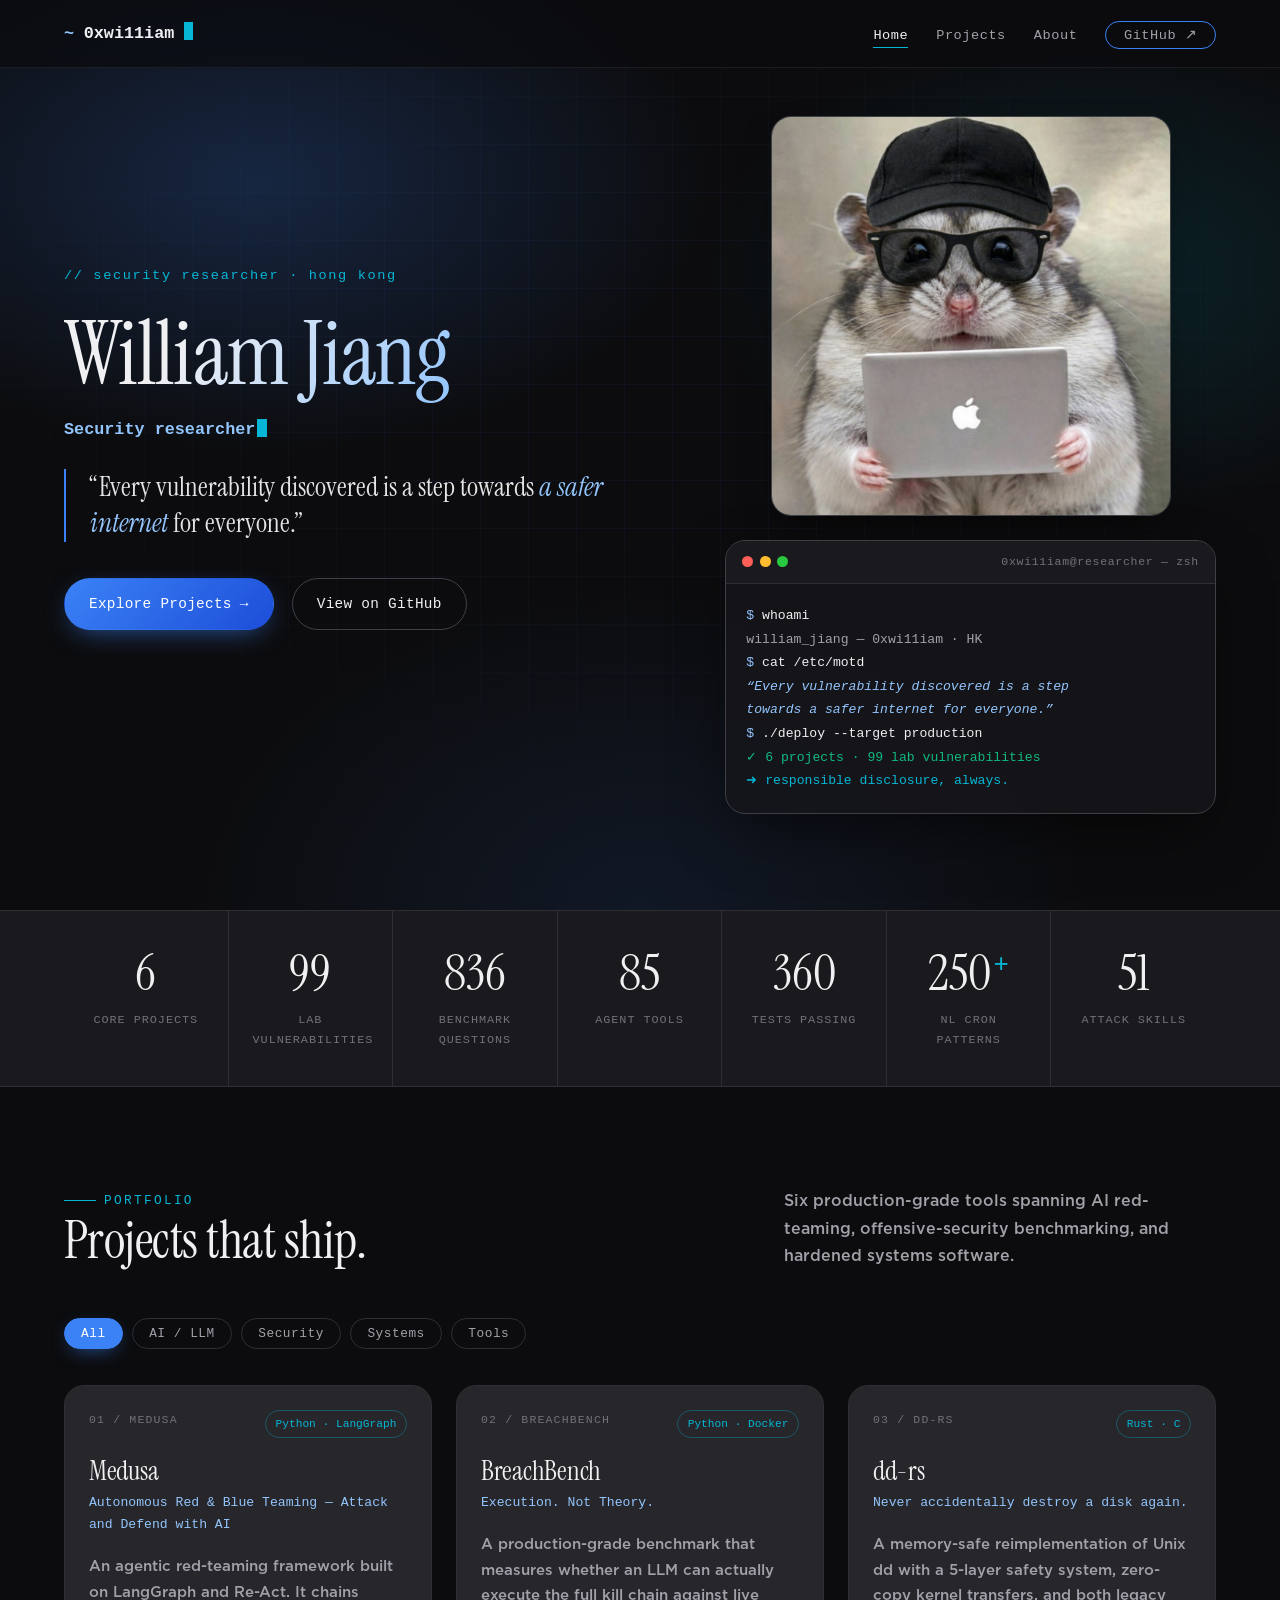
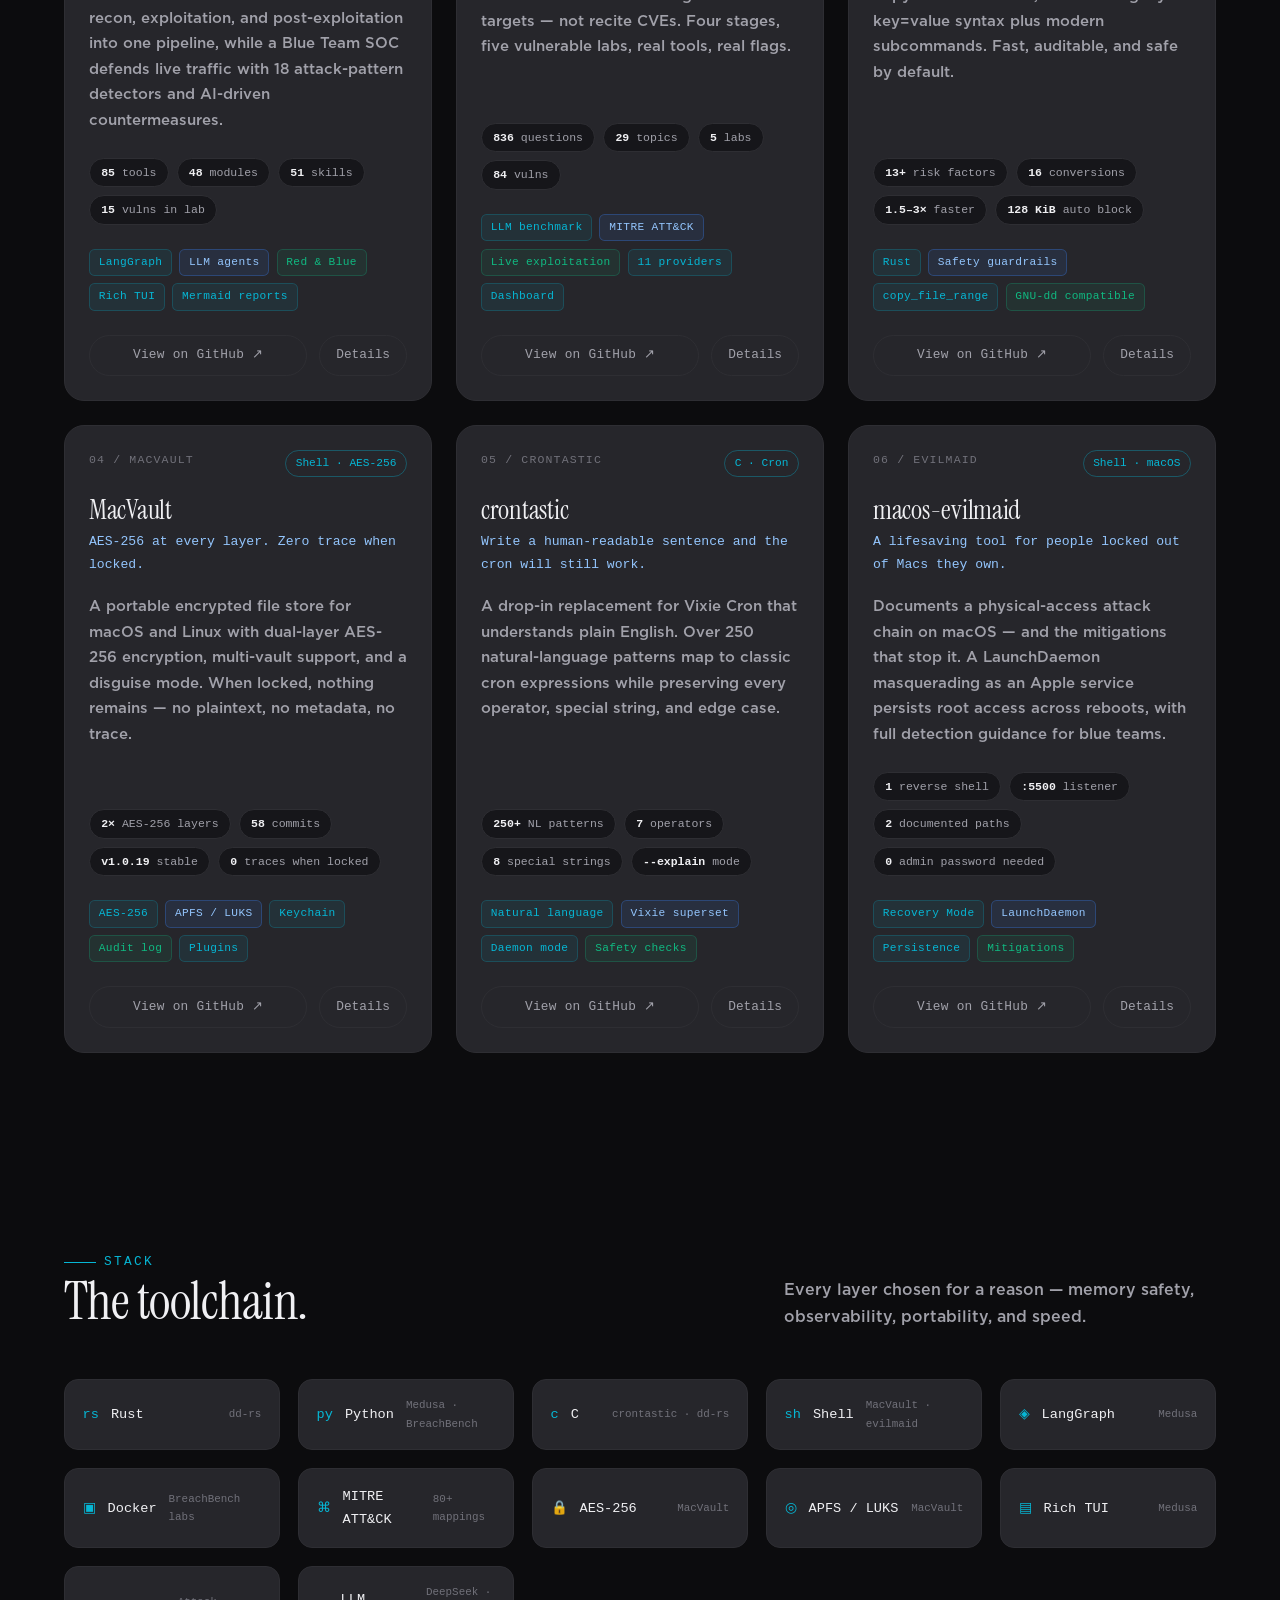
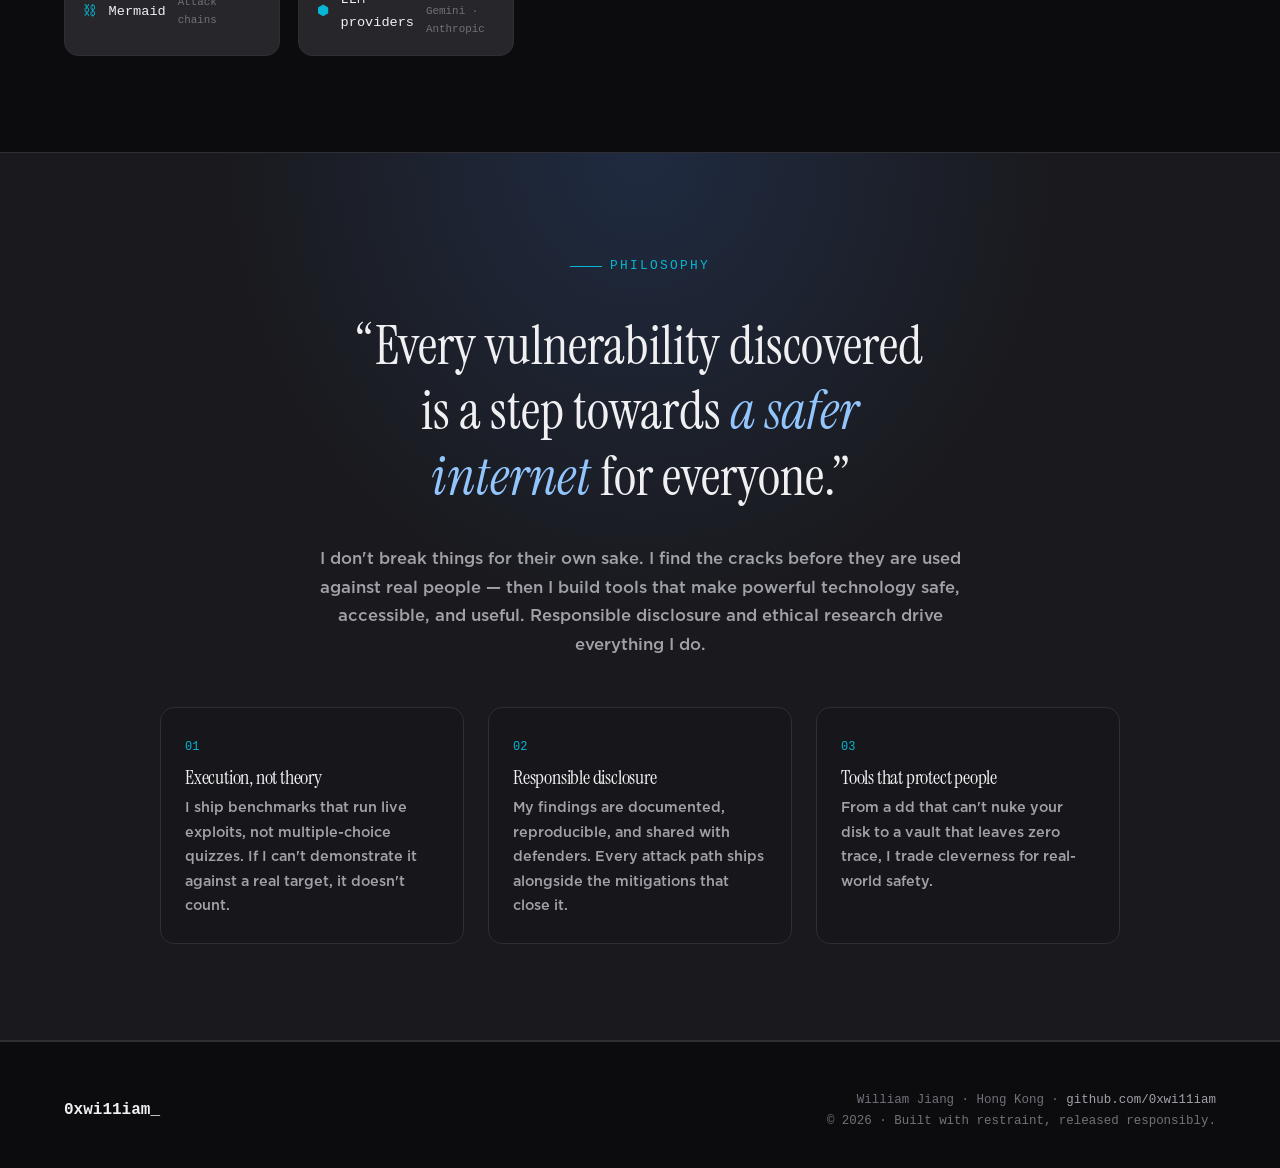
==== index.html @ 7ab4d535 "Initial Commit" ====
<!DOCTYPE html>
<html lang="en">
<head>
  <meta charset="UTF-8" />
  <meta name="viewport" content="width=device-width, initial-scale=1.0" />
  <title>0xwi11iam — William Jiang · Security Researcher</title>
  <meta name="description" content="William Jiang (0xwi11iam) is a security researcher, systems programmer, and AI red-teaming architect in Hong Kong. Every vulnerability discovered is a step towards a safer internet for everyone." />
  <meta name="theme-color" content="#0c0c0e" />
  <meta property="og:title" content="0xwi11iam — William Jiang" />
  <meta property="og:description" content="Security researcher, systems programmer, AI red-teaming architect. Execution, not theory." />
  <meta property="og:type" content="website" />
  <link rel="icon" type="image/svg+xml" href="/assets/favicon.svg" />

  <link rel="preconnect" href="https://fonts.googleapis.com" />
  <link rel="preconnect" href="https://fonts.gstatic.com" crossorigin />
  <link href="https://fonts.googleapis.com/css2?family=Instrument+Serif:ital@0;1&display=swap" rel="stylesheet" />

  <link rel="stylesheet" href="/styles/main.css" />
</head>
<body>
  <a class="skip-link" href="#main">Skip to content</a>

  <!-- ===================== Header ===================== -->
  <header class="site-header">
    <div class="container nav">
      <a class="brand" href="/" aria-label="0xwi11iam — home">
        <span class="prompt">~</span><span>0xwi11iam</span><span class="cursor" aria-hidden="true"></span>
      </a>

      <nav aria-label="Primary">
        <ul class="nav-links">
          <li><a href="/" aria-current="page">Home</a></li>
          <li><a href="/projects.html">Projects</a></li>
          <li><a href="/about.html">About</a></li>
          <li><a class="nav-cta" href="https://github.com/0xwi11iam" target="_blank" rel="noopener noreferrer">GitHub ↗</a></li>
        </ul>
      </nav>

      <button class="nav-toggle" type="button" aria-label="Toggle navigation menu" aria-expanded="false">
        <span></span><span></span><span></span>
      </button>
    </div>
  </header>

  <main id="main">
    <!-- ===================== Hero ===================== -->
    <section class="hero" aria-label="Introduction">
      <div class="hero-bg" aria-hidden="true"></div>
      <div class="container">
        <div class="hero-inner">
          <div class="hero-copy">
            <p class="hero-kicker reveal">// security researcher · hong kong</p>
            <h1 class="reveal" data-delay="1"><span class="name">William Jiang</span></h1>
            <p class="hero-role reveal" data-delay="2">
              <span data-typewriter="Security researcher|Systems programmer|AI red-teaming architect" class="typed">Security researcher</span><span class="caret" aria-hidden="true"></span>
            </p>
            <p class="hero-motto reveal" data-delay="3">
              &ldquo;Every vulnerability discovered is a step towards <em>a safer internet</em> for everyone.&rdquo;
            </p>
            <div class="hero-actions reveal" data-delay="4">
              <a class="btn btn-primary" href="/projects.html">Explore Projects <span aria-hidden="true">→</span></a>
              <a class="btn btn-secondary" href="https://github.com/0xwi11iam" target="_blank" rel="noopener noreferrer">View on GitHub</a>
            </div>
          </div>

          <div class="hero-terminal reveal" data-delay="3">
            <img class="hero-hamster" src="/assets/hamster.png" alt="Hamster mascot" width="400" height="400" loading="eager" />
            <div class="terminal" data-terminal aria-label="Terminal-style introduction">
              <div class="terminal-bar">
                <div class="traffic" aria-hidden="true"><i></i><i></i><i></i></div>
                <span class="title">0xwi11iam@researcher — zsh</span>
              </div>
              <div class="terminal-body">
                <span class="line"><span class="prompt">$</span> <span class="cmd">whoami</span></span>
                <span class="line"><span class="out">william_jiang — 0xwi11iam · HK</span></span>
                <span class="line"><span class="prompt">$</span> <span class="cmd">cat /etc/motd</span></span>
                <span class="line"><span class="out quote">&ldquo;Every vulnerability discovered is a step</span></span>
                <span class="line"><span class="out quote">towards a safer internet for everyone.&rdquo;</span></span>
                <span class="line"><span class="prompt">$</span> <span class="cmd">./deploy --target production</span></span>
                <span class="line"><span class="out ok">✓ 6 projects · 99 lab vulnerabilities</span></span>
                <span class="line"><span class="out accent">➜ responsible disclosure, always.</span></span>
              </div>
            </div>
          </div>
        </div>
      </div>
    </section>

    <!-- ===================== Stats ===================== -->
    <section class="stats-band" aria-label="Key statistics">
      <div class="container stats-grid">
        <div class="stat reveal">
          <div class="stat-value">6</div>
          <div class="stat-label">Core projects</div>
        </div>
        <div class="stat reveal" data-delay="1">
          <div class="stat-value">99</div>
          <div class="stat-label">Lab vulnerabilities</div>
        </div>
        <div class="stat reveal" data-delay="2">
          <div class="stat-value">836</div>
          <div class="stat-label">Benchmark questions</div>
        </div>
        <div class="stat reveal" data-delay="3">
          <div class="stat-value">85</div>
          <div class="stat-label">Agent tools</div>
        </div>
        <div class="stat reveal" data-delay="4">
          <div class="stat-value">360</div>
          <div class="stat-label">Tests passing</div>
        </div>
        <div class="stat reveal" data-delay="5">
          <div class="stat-value">250<span class="unit">+</span></div>
          <div class="stat-label">NL cron patterns</div>
        </div>
        <div class="stat reveal" data-delay="5">
          <div class="stat-value">51</div>
          <div class="stat-label">Attack skills</div>
        </div>
      </div>
    </section>

    <!-- ===================== Projects ===================== -->
    <section class="section" id="projects" aria-labelledby="projects-title">
      <div class="container">
        <div class="section-head reveal">
          <div>
            <span class="section-label">Portfolio</span>
            <h2 id="projects-title">Projects that ship.</h2>
          </div>
          <p class="lede">Six production-grade tools spanning AI red-teaming, offensive-security benchmarking, and hardened systems software.</p>
        </div>

        <div class="filters reveal" role="group" aria-label="Filter projects by category">
          <button class="filter-btn is-active" type="button" data-filter="all" aria-pressed="true">All</button>
          <button class="filter-btn" type="button" data-filter="ai" aria-pressed="false">AI / LLM</button>
          <button class="filter-btn" type="button" data-filter="security" aria-pressed="false">Security</button>
          <button class="filter-btn" type="button" data-filter="systems" aria-pressed="false">Systems</button>
          <button class="filter-btn" type="button" data-filter="tools" aria-pressed="false">Tools</button>
        </div>

        <div class="project-grid">
          <!-- MEDUSA -->
          <article class="project-card reveal" data-categories="ai security">
            <div class="card-top">
              <span class="card-index">01 / MEDUSA</span>
              <span class="card-lang">Python · LangGraph</span>
            </div>
            <h3 class="card-title">Medusa</h3>
            <p class="card-tagline">Autonomous Red &amp; Blue Teaming — Attack and Defend with AI</p>
            <p class="card-desc">An agentic red-teaming framework built on LangGraph and Re-Act. It chains recon, exploitation, and post-exploitation into one pipeline, while a Blue Team SOC defends live traffic with 18 attack-pattern detectors and AI-driven countermeasures.</p>
            <div class="card-metrics">
              <span class="metric"><strong>85</strong> tools</span>
              <span class="metric"><strong>48</strong> modules</span>
              <span class="metric"><strong>51</strong> skills</span>
              <span class="metric"><strong>15</strong> vulns in lab</span>
            </div>
            <div class="card-tags">
              <span class="tag">LangGraph</span>
              <span class="tag purple">LLM agents</span>
              <span class="tag green">Red &amp; Blue</span>
              <span class="tag">Rich TUI</span>
              <span class="tag">Mermaid reports</span>
            </div>
            <div class="card-footer">
              <a class="btn btn-ghost" href="https://github.com/0xwi11iam/Medusa" target="_blank" rel="noopener noreferrer">View on GitHub ↗</a>
              <a class="card-link" href="/projects.html#medusa">Details</a>
            </div>
          </article>

          <!-- BREACHBENCH -->
          <article class="project-card reveal" data-delay="1" data-categories="ai security">
            <div class="card-top">
              <span class="card-index">02 / BREACHBENCH</span>
              <span class="card-lang">Python · Docker</span>
            </div>
            <h3 class="card-title">BreachBench</h3>
            <p class="card-tagline">Execution. Not Theory.</p>
            <p class="card-desc">A production-grade benchmark that measures whether an LLM can actually execute the full kill chain against live targets — not recite CVEs. Four stages, five vulnerable labs, real tools, real flags.</p>
            <div class="card-metrics">
              <span class="metric"><strong>836</strong> questions</span>
              <span class="metric"><strong>29</strong> topics</span>
              <span class="metric"><strong>5</strong> labs</span>
              <span class="metric"><strong>84</strong> vulns</span>
            </div>
            <div class="card-tags">
              <span class="tag">LLM benchmark</span>
              <span class="tag purple">MITRE ATT&amp;CK</span>
              <span class="tag green">Live exploitation</span>
              <span class="tag">11 providers</span>
              <span class="tag">Dashboard</span>
            </div>
            <div class="card-footer">
              <a class="btn btn-ghost" href="https://github.com/0xwi11iam/breachbench" target="_blank" rel="noopener noreferrer">View on GitHub ↗</a>
              <a class="card-link" href="/projects.html#breachbench">Details</a>
            </div>
          </article>

          <!-- DD-RS -->
          <article class="project-card reveal" data-delay="2" data-categories="systems tools">
            <div class="card-top">
              <span class="card-index">03 / DD-RS</span>
              <span class="card-lang">Rust · C</span>
            </div>
            <h3 class="card-title">dd-rs</h3>
            <p class="card-tagline">Never accidentally destroy a disk again.</p>
            <p class="card-desc">A memory-safe reimplementation of Unix dd with a 5-layer safety system, zero-copy kernel transfers, and both legacy key=value syntax plus modern subcommands. Fast, auditable, and safe by default.</p>
            <div class="card-metrics">
              <span class="metric"><strong>13+</strong> risk factors</span>
              <span class="metric"><strong>16</strong> conversions</span>
              <span class="metric"><strong>1.5–3×</strong> faster</span>
              <span class="metric"><strong>128 KiB</strong> auto block</span>
            </div>
            <div class="card-tags">
              <span class="tag">Rust</span>
              <span class="tag purple">Safety guardrails</span>
              <span class="tag">copy_file_range</span>
              <span class="tag green">GNU-dd compatible</span>
            </div>
            <div class="card-footer">
              <a class="btn btn-ghost" href="https://github.com/0xwi11iam/dd-rs" target="_blank" rel="noopener noreferrer">View on GitHub ↗</a>
              <a class="card-link" href="/projects.html#dd-rs">Details</a>
            </div>
          </article>

          <!-- MACVAULT -->
          <article class="project-card reveal" data-delay="3" data-categories="security tools">
            <div class="card-top">
              <span class="card-index">04 / MACVAULT</span>
              <span class="card-lang">Shell · AES-256</span>
            </div>
            <h3 class="card-title">MacVault</h3>
            <p class="card-tagline">AES-256 at every layer. Zero trace when locked.</p>
            <p class="card-desc">A portable encrypted file store for macOS and Linux with dual-layer AES-256 encryption, multi-vault support, and a disguise mode. When locked, nothing remains — no plaintext, no metadata, no trace.</p>
            <div class="card-metrics">
              <span class="metric"><strong>2×</strong> AES-256 layers</span>
              <span class="metric"><strong>58</strong> commits</span>
              <span class="metric"><strong>v1.0.19</strong> stable</span>
              <span class="metric"><strong>0</strong> traces when locked</span>
            </div>
            <div class="card-tags">
              <span class="tag">AES-256</span>
              <span class="tag purple">APFS / LUKS</span>
              <span class="tag">Keychain</span>
              <span class="tag green">Audit log</span>
              <span class="tag">Plugins</span>
            </div>
            <div class="card-footer">
              <a class="btn btn-ghost" href="https://github.com/0xwi11iam/MacVault" target="_blank" rel="noopener noreferrer">View on GitHub ↗</a>
              <a class="card-link" href="/projects.html#macvault">Details</a>
            </div>
          </article>

          <!-- CRONTASTIC -->
          <article class="project-card reveal" data-delay="4" data-categories="systems tools">
            <div class="card-top">
              <span class="card-index">05 / CRONTASTIC</span>
              <span class="card-lang">C · Cron</span>
            </div>
            <h3 class="card-title">crontastic</h3>
            <p class="card-tagline">Write a human-readable sentence and the cron will still work.</p>
            <p class="card-desc">A drop-in replacement for Vixie Cron that understands plain English. Over 250 natural-language patterns map to classic cron expressions while preserving every operator, special string, and edge case.</p>
            <div class="card-metrics">
              <span class="metric"><strong>250+</strong> NL patterns</span>
              <span class="metric"><strong>7</strong> operators</span>
              <span class="metric"><strong>8</strong> special strings</span>
              <span class="metric"><strong>--explain</strong> mode</span>
            </div>
            <div class="card-tags">
              <span class="tag">Natural language</span>
              <span class="tag purple">Vixie superset</span>
              <span class="tag">Daemon mode</span>
              <span class="tag green">Safety checks</span>
            </div>
            <div class="card-footer">
              <a class="btn btn-ghost" href="https://github.com/0xwi11iam/crontastic" target="_blank" rel="noopener noreferrer">View on GitHub ↗</a>
              <a class="card-link" href="/projects.html#crontastic">Details</a>
            </div>
          </article>

          <!-- MACOS-EVILMAID -->
          <article class="project-card reveal" data-delay="5" data-categories="security">
            <div class="card-top">
              <span class="card-index">06 / EVILMAID</span>
              <span class="card-lang">Shell · macOS</span>
            </div>
            <h3 class="card-title">macos-evilmaid</h3>
            <p class="card-tagline">A lifesaving tool for people locked out of Macs they own.</p>
            <p class="card-desc">Documents a physical-access attack chain on macOS — and the mitigations that stop it. A LaunchDaemon masquerading as an Apple service persists root access across reboots, with full detection guidance for blue teams.</p>
            <div class="card-metrics">
              <span class="metric"><strong>1</strong> reverse shell</span>
              <span class="metric"><strong>:5500</strong> listener</span>
              <span class="metric"><strong>2</strong> documented paths</span>
              <span class="metric"><strong>0</strong> admin password needed</span>
            </div>
            <div class="card-tags">
              <span class="tag">Recovery Mode</span>
              <span class="tag purple">LaunchDaemon</span>
              <span class="tag">Persistence</span>
              <span class="tag green">Mitigations</span>
            </div>
            <div class="card-footer">
              <a class="btn btn-ghost" href="https://github.com/0xwi11iam/macos-evilmaid" target="_blank" rel="noopener noreferrer">View on GitHub ↗</a>
              <a class="card-link" href="/projects.html#macos-evilmaid">Details</a>
            </div>
          </article>
        </div>
      </div>
    </section>

    <!-- ===================== Tech stack ===================== -->
    <section class="section" id="stack" aria-labelledby="stack-title">
      <div class="container">
        <div class="section-head reveal">
          <div>
            <span class="section-label">Stack</span>
            <h2 id="stack-title">The toolchain.</h2>
          </div>
          <p class="lede">Every layer chosen for a reason — memory safety, observability, portability, and speed.</p>
        </div>

        <div class="tech-showcase">
          <div class="tech-item reveal"><span class="glyph">rs</span><span class="name">Rust</span><span class="hint">dd-rs</span></div>
          <div class="tech-item reveal" data-delay="1"><span class="glyph">py</span><span class="name">Python</span><span class="hint">Medusa · BreachBench</span></div>
          <div class="tech-item reveal" data-delay="2"><span class="glyph">c</span><span class="name">C</span><span class="hint">crontastic · dd-rs</span></div>
          <div class="tech-item reveal" data-delay="3"><span class="glyph">sh</span><span class="name">Shell</span><span class="hint">MacVault · evilmaid</span></div>
          <div class="tech-item reveal" data-delay="4"><span class="glyph">◈</span><span class="name">LangGraph</span><span class="hint">Medusa</span></div>
          <div class="tech-item reveal" data-delay="5"><span class="glyph">▣</span><span class="name">Docker</span><span class="hint">BreachBench labs</span></div>
          <div class="tech-item reveal"><span class="glyph">⌘</span><span class="name">MITRE ATT&amp;CK</span><span class="hint">80+ mappings</span></div>
          <div class="tech-item reveal" data-delay="1"><span class="glyph">🔒</span><span class="name">AES-256</span><span class="hint">MacVault</span></div>
          <div class="tech-item reveal" data-delay="2"><span class="glyph">◎</span><span class="name">APFS / LUKS</span><span class="hint">MacVault</span></div>
          <div class="tech-item reveal" data-delay="3"><span class="glyph">▤</span><span class="name">Rich TUI</span><span class="hint">Medusa</span></div>
          <div class="tech-item reveal" data-delay="4"><span class="glyph">⛓</span><span class="name">Mermaid</span><span class="hint">Attack chains</span></div>
          <div class="tech-item reveal" data-delay="5"><span class="glyph">⬢</span><span class="name">LLM providers</span><span class="hint">DeepSeek · Gemini · Anthropic</span></div>
        </div>
      </div>
    </section>

    <!-- ===================== Philosophy ===================== -->
    <section class="philosophy" id="philosophy" aria-labelledby="philosophy-title">
      <div class="container">
        <span class="section-label reveal">Philosophy</span>
        <p class="motto reveal" data-delay="1" id="philosophy-title">
          &ldquo;Every vulnerability discovered is a step towards <em>a safer internet</em> for everyone.&rdquo;
        </p>
        <p class="lead reveal" data-delay="2">
          I don't break things for their own sake. I find the cracks before they are used against real people —
          then I build tools that make powerful technology safe, accessible, and useful. Responsible disclosure
          and ethical research drive everything I do.
        </p>

        <div class="pillars">
          <div class="pillar reveal">
            <span class="num">01</span>
            <h3>Execution, not theory</h3>
            <p>I ship benchmarks that run live exploits, not multiple-choice quizzes. If I can't demonstrate it against a real target, it doesn't count.</p>
          </div>
          <div class="pillar reveal" data-delay="1">
            <span class="num">02</span>
            <h3>Responsible disclosure</h3>
            <p>My findings are documented, reproducible, and shared with defenders. Every attack path ships alongside the mitigations that close it.</p>
          </div>
          <div class="pillar reveal" data-delay="2">
            <span class="num">03</span>
            <h3>Tools that protect people</h3>
            <p>From a dd that can't nuke your disk to a vault that leaves zero trace, I trade cleverness for real-world safety.</p>
          </div>
        </div>
      </div>
    </section>
  </main>

  <!-- ===================== Footer ===================== -->
  <footer class="site-footer">
    <div class="container footer-inner">
      <a class="footer-brand" href="/">0xwi11iam_</a>
      <p class="footer-meta">
        William Jiang · Hong Kong ·
        <a href="https://github.com/0xwi11iam" target="_blank" rel="noopener noreferrer">github.com/0xwi11iam</a><br />
        © <span data-year>2026</span> · Built with restraint, released responsibly.
      </p>
    </div>
  </footer>

  <script src="/assets/js/main.js" defer></script>
</body>
</html>
---- styles/main.css ----
/* =========================================================
   0xwi11iam — Personal Portfolio & Project Showcase
   Design system: dark, minimalist, technical elegance
   ========================================================= */

/* ---------- Fonts ---------- */
@font-face {
  font-family: 'Gotham Medium';
  src: url('../Gotham Medium/Gotham Medium.otf') format('opentype');
  font-weight: 500;
  font-style: normal;
  font-display: swap;
}

/* ---------- Design tokens ---------- */
:root {
  /* Surfaces */
  --bg-primary: #0c0c0e;
  --bg-secondary: #1a1a1e;
  --bg-card: #26262b;
  --bg-card-hover: #2d2d33;
  --bg-elevated: #16161a;

  /* Text */
  --text-primary: #f0f0f3;
  --text-secondary: #a1a1aa;
  --text-body: #e4e4e7;
  --text-faint: #71717a;

  /* Accents */
  --accent-purple: #3b82f6;
  --accent-purple-hover: #2563eb;
  --accent-purple-light: #93c5fd;
  --accent-cyan: #06b6d4;
  --accent-cyan-hover: #0891b2;

  /* Status */
  --success: #10b981;
  --warning: #f59e0b;
  --danger: #ef4444;

  /* Borders */
  --border: #2e2e33;
  --border-strong: #3f3f46;
  --border-accent: rgba(59, 130, 246, 0.35);

  /* Type */
  --font-heading: 'Instrument Serif', Georgia, 'Times New Roman', serif;
  --font-body: 'Gotham Medium', -apple-system, BlinkMacSystemFont, 'Segoe UI', Roboto, Helvetica, Arial, sans-serif;
  --font-mono: 'SF Mono', 'Fira Code', 'Cascadia Code', 'JetBrains Mono', Menlo, Consolas, monospace;

  /* Rhythm & radii */
  --space-1: 0.375rem;
  --space-2: 0.75rem;
  --space-3: 1.125rem;
  --space-4: 1.5rem;
  --space-5: 2.25rem;
  --space-6: 3rem;
  --space-7: 4.5rem;
  --space-8: 6rem;
  --radius-sm: 0.5rem;
  --radius-md: 0.875rem;
  --radius-lg: 1.25rem;

  /* Effects */
  --glow-purple: 0 0 0 1px rgba(59, 130, 246, 0.45), 0 8px 40px -8px rgba(59, 130, 246, 0.5);
  --glow-cyan: 0 0 0 1px rgba(6, 182, 212, 0.4), 0 8px 40px -8px rgba(6, 182, 212, 0.4);
  --shadow-lg: 0 24px 64px -16px rgba(0, 0, 0, 0.6);
  --ease: cubic-bezier(0.22, 1, 0.36, 1);
  --transition: 0.3s var(--ease);

  --max-width: 1200px;
  --header-h: 4.25rem;
}

/* ---------- Reset ---------- */
*,
*::before,
*::after {
  box-sizing: border-box;
  margin: 0;
  padding: 0;
}

html {
  scroll-behavior: smooth;
  scroll-padding-top: calc(var(--header-h) + 1rem);
  -webkit-text-size-adjust: 100%;
}

body {
  background: var(--bg-primary);
  color: var(--text-body);
  font-family: var(--font-body);
  font-size: 1rem;
  line-height: 1.7;
  -webkit-font-smoothing: antialiased;
  -moz-osx-font-smoothing: grayscale;
  overflow-x: hidden;
}

img,
svg {
  display: block;
  max-width: 100%;
}

a {
  color: var(--accent-purple-light);
  text-decoration: none;
  transition: color var(--transition);
}

a:hover {
  color: var(--accent-cyan);
}

::selection {
  background: var(--accent-purple);
  color: #fff;
}

/* ---------- Scrollbar ---------- */
::-webkit-scrollbar {
  width: 12px;
}

::-webkit-scrollbar-track {
  background: var(--bg-primary);
}

::-webkit-scrollbar-thumb {
  background: var(--border-strong);
  border: 3px solid var(--bg-primary);
  border-radius: 8px;
}

::-webkit-scrollbar-thumb:hover {
  background: var(--accent-purple);
}

/* ---------- Typography ---------- */
h1,
h2,
h3,
h4 {
  font-family: var(--font-heading);
  font-weight: 400;
  color: var(--text-primary);
  line-height: 1.12;
  letter-spacing: -0.01em;
}

h1 {
  font-size: clamp(3rem, 8vw, 5.5rem);
}

h2 {
  font-size: clamp(2rem, 5vw, 3.25rem);
}

h3 {
  font-size: clamp(1.35rem, 3vw, 1.75rem);
}

p {
  color: var(--text-secondary);
}

code,
pre,
kbd {
  font-family: var(--font-mono);
}

.section-label {
  font-family: var(--font-mono);
  font-size: 0.8rem;
  letter-spacing: 0.18em;
  text-transform: uppercase;
  color: var(--accent-cyan);
  display: inline-flex;
  align-items: center;
  gap: 0.5rem;
}

.section-label::before {
  content: '';
  width: 2rem;
  height: 1px;
  background: var(--accent-cyan);
}

/* ---------- Layout ---------- */
.container {
  width: 100%;
  max-width: var(--max-width);
  margin-inline: auto;
  padding-inline: var(--space-4);
}

.section {
  padding-block: var(--space-8);
}

/* ---------- Header ---------- */
.site-header {
  position: fixed;
  inset-inline: 0;
  top: 0;
  z-index: 100;
  height: var(--header-h);
  background: rgba(12, 12, 14, 0.72);
  backdrop-filter: blur(16px) saturate(140%);
  -webkit-backdrop-filter: blur(16px) saturate(140%);
  border-bottom: 1px solid rgba(62, 62, 68, 0.35);
  transition: border-color var(--transition), background var(--transition);
}

.site-header.is-scrolled {
  background: rgba(12, 12, 14, 0.92);
  border-bottom-color: var(--border);
}

.nav {
  height: var(--header-h);
  display: flex;
  align-items: center;
  justify-content: space-between;
  gap: var(--space-4);
}

.brand {
  display: inline-flex;
  align-items: center;
  gap: 0.6rem;
  font-family: var(--font-mono);
  font-size: 1.05rem;
  color: var(--text-primary);
  font-weight: 600;
}

.brand .prompt {
  color: var(--accent-purple-light);
}

.brand .cursor {
  display: inline-block;
  width: 0.55em;
  height: 1.05em;
  background: var(--accent-cyan);
  animation: blink 1.1s steps(1) infinite;
  transform: translateY(-3px);
}

@keyframes blink {
  0%, 49% { opacity: 1; }
  50%, 100% { opacity: 0; }
}

.nav-links {
  display: flex;
  align-items: center;
  gap: 1.75rem;
  list-style: none;
}

.nav-links a {
  position: relative;
  font-family: var(--font-mono);
  font-size: 0.85rem;
  color: var(--text-secondary);
  letter-spacing: 0.04em;
  padding-block: 0.35rem;
}

.nav-links a::after {
  content: '';
  position: absolute;
  left: 0;
  bottom: 0;
  width: 100%;
  height: 1px;
  background: var(--accent-cyan);
  transform: scaleX(0);
  transform-origin: left;
  transition: transform var(--transition);
}

.nav-links a:hover,
.nav-links a[aria-current='page'] {
  color: var(--text-primary);
}

.nav-links a:hover::after,
.nav-links a[aria-current='page']::after {
  transform: scaleX(1);
}

.nav-cta {
  font-family: var(--font-mono);
  font-size: 0.85rem;
  color: var(--text-primary);
  border: 1px solid var(--accent-purple);
  border-radius: 999px;
  padding: 0.5rem 1.1rem;
  transition: all var(--transition);
}

.nav-cta:hover {
  background: var(--accent-purple);
  color: #fff;
  box-shadow: var(--glow-purple);
}

.nav-toggle {
  display: none;
  background: none;
  border: 1px solid var(--border-strong);
  border-radius: var(--radius-sm);
  width: 2.5rem;
  height: 2.5rem;
  cursor: pointer;
  flex-direction: column;
  align-items: center;
  justify-content: center;
  gap: 5px;
}

.nav-toggle span {
  display: block;
  width: 18px;
  height: 2px;
  background: var(--text-primary);
  transition: transform var(--transition), opacity var(--transition);
}

/* ---------- Buttons ---------- */
.btn {
  display: inline-flex;
  align-items: center;
  gap: 0.5rem;
  font-family: var(--font-mono);
  font-size: 0.9rem;
  font-weight: 500;
  letter-spacing: 0.02em;
  padding: 0.8rem 1.5rem;
  border-radius: 999px;
  border: 1px solid transparent;
  cursor: pointer;
  transition: all var(--transition);
  white-space: nowrap;
}

.btn-primary {
  background: linear-gradient(135deg, var(--accent-purple), #1d4ed8);
  color: #fff;
  box-shadow: 0 8px 28px -10px rgba(59, 130, 246, 0.75);
}

.btn-primary:hover {
  background: linear-gradient(135deg, var(--accent-purple-hover), #1e40af);
  transform: translateY(-2px);
  box-shadow: 0 14px 36px -10px rgba(59, 130, 246, 0.85);
  color: #fff;
}

.btn-secondary {
  background: transparent;
  border-color: var(--border-strong);
  color: var(--text-primary);
}

.btn-secondary:hover {
  border-color: var(--accent-cyan);
  color: var(--accent-cyan);
  box-shadow: var(--glow-cyan);
  transform: translateY(-2px);
}

.btn-ghost {
  background: transparent;
  border-color: var(--border);
  color: var(--text-secondary);
  padding: 0.55rem 1.1rem;
  font-size: 0.8rem;
}

.btn-ghost:hover {
  border-color: var(--accent-purple-light);
  color: var(--text-primary);
  transform: translateY(-1px);
}

/* ---------- Hero ---------- */
.hero {
  position: relative;
  min-height: 100vh;
  display: flex;
  align-items: center;
  padding-block: calc(var(--header-h) + var(--space-6)) var(--space-8);
  overflow: hidden;
}

.hero-bg {
  position: absolute;
  inset: 0;
  z-index: -1;
  background:
    radial-gradient(60% 50% at 20% 20%, rgba(59, 130, 246, 0.22), transparent 60%),
    radial-gradient(50% 45% at 85% 30%, rgba(6, 182, 212, 0.14), transparent 60%),
    radial-gradient(55% 55% at 50% 100%, rgba(59, 130, 246, 0.1), transparent 65%);
  animation: heroDrift 18s ease-in-out infinite alternate;
}

.hero-bg::after {
  content: '';
  position: absolute;
  inset: 0;
  background-image:
    linear-gradient(rgba(59, 130, 246, 0.05) 1px, transparent 1px),
    linear-gradient(90deg, rgba(59, 130, 246, 0.05) 1px, transparent 1px);
  background-size: 48px 48px;
  mask-image: radial-gradient(70% 60% at 50% 40%, #000 30%, transparent 100%);
  -webkit-mask-image: radial-gradient(70% 60% at 50% 40%, #000 30%, transparent 100%);
}

@keyframes heroDrift {
  0% { transform: translate3d(0, 0, 0) scale(1); }
  50% { transform: translate3d(-2%, 2%, 0) scale(1.04); }
  100% { transform: translate3d(2%, -1%, 0) scale(1.02); }
}

.hero-inner {
  display: grid;
  grid-template-columns: minmax(0, 1.25fr) minmax(0, 1fr);
  gap: var(--space-6);
  align-items: center;
  width: 100%;
}

.hero-kicker {
  font-family: var(--font-mono);
  font-size: 0.85rem;
  color: var(--accent-cyan);
  letter-spacing: 0.12em;
  margin-bottom: var(--space-3);
}

.hero h1 {
  margin-bottom: var(--space-2);
}

.hero h1 .name {
  background: linear-gradient(120deg, var(--text-primary) 30%, var(--accent-purple-light) 100%);
  -webkit-background-clip: text;
  background-clip: text;
  -webkit-text-fill-color: transparent;
}

.hero-role {
  font-family: var(--font-mono);
  font-size: 1.05rem;
  color: var(--text-secondary);
  min-height: 1.6em;
  margin-bottom: var(--space-4);
}

.hero-role .typed {
  color: var(--accent-purple-light);
  font-weight: 600;
}

.hero-role .caret {
  display: inline-block;
  width: 0.6em;
  height: 1.1em;
  background: var(--accent-cyan);
  animation: blink 1.1s steps(1) infinite;
  transform: translateY(0.18em);
  margin-left: 2px;
}

.hero-motto {
  font-family: var(--font-heading);
  font-size: clamp(1.25rem, 2.6vw, 1.7rem);
  line-height: 1.35;
  color: var(--text-body);
  max-width: 34rem;
  margin-bottom: var(--space-5);
  border-left: 2px solid var(--accent-purple);
  padding-left: var(--space-4);
}

.hero-motto em {
  color: var(--accent-purple-light);
  font-style: italic;
}

.hero-actions {
  display: flex;
  flex-wrap: wrap;
  gap: var(--space-3);
  margin-bottom: var(--space-5);
}

/* Hamster above terminal */
.hero-terminal {
  display: flex;
  flex-direction: column;
  align-items: center;
}

.hero-hamster {
  width: min(400px, 78vw);
  height: auto;
  margin-bottom: 1.5rem;
  object-fit: cover;
  border-radius: var(--radius-lg);
  border: 1px solid var(--border-strong);
  box-shadow: 0 16px 40px -16px rgba(0, 0, 0, 0.7);
}

.hero-terminal .terminal {
  width: 100%;
}

/* Terminal card */
.terminal {
  background: rgba(22, 22, 26, 0.85);
  border: 1px solid var(--border-strong);
  border-radius: var(--radius-lg);
  box-shadow: var(--shadow-lg);
  overflow: hidden;
  font-family: var(--font-mono);
  font-size: 0.82rem;
}

.terminal-bar {
  display: flex;
  align-items: center;
  gap: 0.5rem;
  padding: 0.7rem 1rem;
  background: var(--bg-secondary);
  border-bottom: 1px solid var(--border);
}

.terminal-bar .traffic {
  display: flex;
  gap: 0.4rem;
}

.terminal-bar .traffic i {
  width: 11px;
  height: 11px;
  border-radius: 50%;
}

.terminal-bar .traffic i:nth-child(1) { background: #ff5f57; }
.terminal-bar .traffic i:nth-child(2) { background: #febc2e; }
.terminal-bar .traffic i:nth-child(3) { background: #28c840; }

.terminal-bar .title {
  margin-left: auto;
  color: var(--text-faint);
  font-size: 0.72rem;
  letter-spacing: 0.06em;
}

.terminal-body {
  padding: 1.25rem;
  line-height: 1.8;
}

.terminal-body .line {
  display: block;
  min-height: 1.4em;
  white-space: pre-wrap;
  word-break: break-word;
}

.terminal-body .prompt {
  color: var(--accent-purple-light);
}

.terminal-body .cmd {
  color: var(--text-primary);
}

.terminal-body .out {
  color: var(--text-secondary);
}

.terminal-body .out.ok {
  color: var(--success);
}

.terminal-body .out.accent {
  color: var(--accent-cyan);
}

.terminal-body .out.quote {
  color: var(--accent-purple-light);
  font-style: italic;
}

/* Terminal boot-in (JS-driven line reveal) */
.terminal.is-booting .line {
  opacity: 0;
}

.terminal.is-booting .line.typed-line {
  opacity: 1;
  transition: opacity 0.25s var(--ease);
}

/* ---------- Stats bar ---------- */
.stats-band {
  border-block: 1px solid var(--border);
  background: var(--bg-secondary);
}

.stats-grid {
  display: grid;
  grid-template-columns: repeat(auto-fit, minmax(150px, 1fr));
}

.stat {
  padding: var(--space-5) var(--space-4);
  border-right: 1px solid var(--border);
  text-align: center;
}

.stat:last-child {
  border-right: none;
}

.stat-value {
  font-family: var(--font-heading);
  font-size: clamp(2.2rem, 4vw, 3.25rem);
  color: var(--text-primary);
  line-height: 1;
}

.stat-value .unit {
  font-family: var(--font-mono);
  font-size: 0.5em;
  color: var(--accent-cyan);
  vertical-align: super;
  margin-left: 2px;
}

.stat-label {
  margin-top: var(--space-2);
  font-family: var(--font-mono);
  font-size: 0.74rem;
  letter-spacing: 0.08em;
  text-transform: uppercase;
  color: var(--text-faint);
}

/* ---------- Section header ---------- */
.section-head {
  display: flex;
  align-items: flex-end;
  justify-content: space-between;
  gap: var(--space-4);
  margin-bottom: var(--space-6);
  flex-wrap: wrap;
}

.section-head h2 {
  max-width: 24ch;
}

.section-head .lede {
  max-width: 36ch;
  color: var(--text-secondary);
  font-size: 1rem;
}

/* ---------- Filter bar ---------- */
.filters {
  display: flex;
  flex-wrap: wrap;
  gap: 0.6rem;
  margin-bottom: var(--space-5);
}

.filter-btn {
  font-family: var(--font-mono);
  font-size: 0.8rem;
  letter-spacing: 0.04em;
  color: var(--text-secondary);
  background: transparent;
  border: 1px solid var(--border);
  border-radius: 999px;
  padding: 0.45rem 1rem;
  cursor: pointer;
  transition: all var(--transition);
}

.filter-btn:hover {
  border-color: var(--accent-purple-light);
  color: var(--text-primary);
}

.filter-btn.is-active {
  background: var(--accent-purple);
  border-color: var(--accent-purple);
  color: #fff;
  box-shadow: 0 6px 20px -8px rgba(59, 130, 246, 0.8);
}

/* ---------- Project cards ---------- */
.project-grid {
  display: grid;
  grid-template-columns: repeat(3, minmax(0, 1fr));
  gap: var(--space-4);
}

.project-card {
  position: relative;
  display: flex;
  flex-direction: column;
  background: var(--bg-card);
  border: 1px solid var(--border);
  border-radius: var(--radius-lg);
  padding: var(--space-4);
  transition: transform var(--transition), border-color var(--transition), box-shadow var(--transition), background var(--transition);
  overflow: hidden;
}

.project-card::before {
  content: '';
  position: absolute;
  inset: 0;
  background: radial-gradient(120% 80% at 100% 0%, rgba(59, 130, 246, 0.12), transparent 55%);
  opacity: 0;
  transition: opacity var(--transition);
  pointer-events: none;
}

.project-card:hover {
  transform: translateY(-6px);
  background: var(--bg-card-hover);
  border-color: var(--border-accent);
  box-shadow: var(--glow-purple);
}

.project-card:hover::before {
  opacity: 1;
}

.project-card.is-hidden {
  display: none;
}

.card-top {
  display: flex;
  align-items: flex-start;
  justify-content: space-between;
  gap: var(--space-2);
  margin-bottom: var(--space-3);
}

.card-index {
  font-family: var(--font-mono);
  font-size: 0.72rem;
  color: var(--text-faint);
  letter-spacing: 0.1em;
}

.card-lang {
  font-family: var(--font-mono);
  font-size: 0.7rem;
  color: var(--accent-cyan);
  border: 1px solid rgba(6, 182, 212, 0.35);
  border-radius: 999px;
  padding: 0.2rem 0.6rem;
}

.card-title {
  font-size: 1.7rem;
  margin-bottom: 0.35rem;
}

.card-tagline {
  font-family: var(--font-mono);
  font-size: 0.82rem;
  color: var(--accent-purple-light);
  margin-bottom: var(--space-3);
}

.card-desc {
  font-size: 0.94rem;
  color: var(--text-secondary);
  margin-bottom: var(--space-4);
  flex: 1;
}

.card-metrics {
  display: flex;
  flex-wrap: wrap;
  gap: 0.5rem;
  margin-bottom: var(--space-4);
}

.metric {
  font-family: var(--font-mono);
  font-size: 0.72rem;
  color: var(--text-secondary);
  background: var(--bg-elevated);
  border: 1px solid var(--border);
  border-radius: 999px;
  padding: 0.25rem 0.7rem;
}

.metric strong {
  color: var(--text-primary);
  font-weight: 600;
}

.card-tags {
  display: flex;
  flex-wrap: wrap;
  gap: 0.45rem;
  margin-bottom: var(--space-4);
}

.tag {
  font-family: var(--font-mono);
  font-size: 0.7rem;
  letter-spacing: 0.03em;
  color: var(--accent-cyan);
  background: rgba(6, 182, 212, 0.08);
  border: 1px solid rgba(6, 182, 212, 0.22);
  border-radius: 0.35rem;
  padding: 0.2rem 0.55rem;
}

.tag.purple {
  color: var(--accent-purple-light);
  background: rgba(59, 130, 246, 0.1);
  border-color: rgba(59, 130, 246, 0.3);
}

.tag.green {
  color: var(--success);
  background: rgba(16, 185, 129, 0.08);
  border-color: rgba(16, 185, 129, 0.25);
}

.card-footer {
  display: flex;
  align-items: center;
  gap: var(--space-2);
  margin-top: auto;
}

.card-footer .btn {
  flex: 1;
  justify-content: center;
}

.card-link {
  font-family: var(--font-mono);
  font-size: 0.8rem;
  color: var(--text-secondary);
  border: 1px solid var(--border);
  border-radius: 999px;
  padding: 0.55rem 1rem;
  transition: all var(--transition);
}

.card-link:hover {
  color: var(--accent-purple-light);
  border-color: var(--accent-purple-light);
}

/* ---------- Tech stack ---------- */
.tech-showcase {
  display: grid;
  grid-template-columns: repeat(auto-fill, minmax(200px, 1fr));
  gap: var(--space-3);
}

.tech-item {
  display: flex;
  align-items: center;
  gap: 0.75rem;
  background: var(--bg-card);
  border: 1px solid var(--border);
  border-radius: var(--radius-md);
  padding: 1rem 1.1rem;
  transition: all var(--transition);
}

.tech-item:hover {
  border-color: var(--accent-cyan);
  transform: translateY(-3px);
  box-shadow: var(--glow-cyan);
}

.tech-item .glyph {
  font-family: var(--font-mono);
  font-size: 0.85rem;
  color: var(--accent-cyan);
}

.tech-item .name {
  font-family: var(--font-mono);
  font-size: 0.85rem;
  color: var(--text-primary);
}

.tech-item .hint {
  margin-left: auto;
  font-family: var(--font-mono);
  font-size: 0.68rem;
  color: var(--text-faint);
}

/* ---------- Philosophy ---------- */
.philosophy {
  position: relative;
  text-align: center;
  background:
    radial-gradient(50% 80% at 50% 0%, rgba(59, 130, 246, 0.16), transparent 65%),
    var(--bg-secondary);
  border-block: 1px solid var(--border);
  padding-block: var(--space-8);
}

.philosophy .motto {
  font-family: var(--font-heading);
  font-size: clamp(1.9rem, 5vw, 3.4rem);
  line-height: 1.2;
  color: var(--text-primary);
  max-width: 24ch;
  margin: var(--space-5) auto;
}

.philosophy .motto em {
  font-style: italic;
  color: var(--accent-purple-light);
}

.philosophy p.lead {
  max-width: 58ch;
  margin: 0 auto var(--space-5);
  font-size: 1.05rem;
}

.pillars {
  display: grid;
  grid-template-columns: repeat(3, minmax(0, 1fr));
  gap: var(--space-4);
  max-width: 60rem;
  margin: var(--space-6) auto 0;
  text-align: left;
}

.pillar {
  background: rgba(22, 22, 26, 0.6);
  border: 1px solid var(--border);
  border-radius: var(--radius-md);
  padding: var(--space-4);
  transition: all var(--transition);
}

.pillar:hover {
  border-color: var(--border-accent);
  transform: translateY(-4px);
}

.pillar .num {
  font-family: var(--font-mono);
  font-size: 0.75rem;
  color: var(--accent-cyan);
}

.pillar h3 {
  font-size: 1.25rem;
  margin: 0.4rem 0 0.5rem;
}

.pillar p {
  font-size: 0.9rem;
}

/* ---------- Footer ---------- */
.site-footer {
  border-top: 1px solid var(--border);
  padding-block: var(--space-6) var(--space-5);
  background: var(--bg-primary);
}

.footer-inner {
  display: flex;
  align-items: center;
  justify-content: space-between;
  gap: var(--space-4);
  flex-wrap: wrap;
}

.footer-brand {
  font-family: var(--font-mono);
  color: var(--text-primary);
  font-weight: 600;
}

.footer-meta {
  font-family: var(--font-mono);
  font-size: 0.78rem;
  color: var(--text-faint);
  text-align: right;
}

.footer-meta a {
  color: var(--text-secondary);
}

.footer-meta a:hover {
  color: var(--accent-cyan);
}

/* ---------- Page hero (subpages) ---------- */
.page-hero {
  position: relative;
  padding-top: calc(var(--header-h) + var(--space-7));
  padding-bottom: var(--space-7);
  overflow: hidden;
}

.page-hero .hero-bg {
  opacity: 0.7;
}

.page-hero h1 {
  max-width: 18ch;
  margin-bottom: var(--space-3);
}

.page-hero .lede {
  max-width: 56ch;
  font-size: 1.05rem;
}

/* ---------- Project detail sections ---------- */
.project-detail {
  display: grid;
  grid-template-columns: minmax(0, 0.9fr) minmax(0, 1.1fr);
  gap: var(--space-6);
  align-items: start;
  padding-block: var(--space-7);
  border-top: 1px solid var(--border);
}

.project-detail:first-of-type {
  border-top: none;
}

.detail-aside {
  position: sticky;
  top: calc(var(--header-h) + var(--space-4));
}

.detail-number {
  font-family: var(--font-mono);
  font-size: 0.8rem;
  color: var(--accent-cyan);
  letter-spacing: 0.12em;
}

.detail-aside h2 {
  margin: 0.4rem 0 0.6rem;
  font-size: clamp(2rem, 4vw, 2.8rem);
}

.detail-aside .detail-tagline {
  font-family: var(--font-mono);
  font-size: 0.9rem;
  color: var(--accent-purple-light);
  margin-bottom: var(--space-4);
}

.detail-links {
  display: flex;
  flex-wrap: wrap;
  gap: var(--space-2);
  margin-bottom: var(--space-4);
}

.detail-metrics {
  display: flex;
  flex-wrap: wrap;
  gap: 0.5rem;
}

.detail-body p {
  margin-bottom: var(--space-3);
}

.detail-body p strong {
  color: var(--text-primary);
  font-weight: 600;
}

.detail-body h3 {
  font-size: 1.4rem;
  margin: var(--space-5) 0 var(--space-2);
}

.detail-list {
  list-style: none;
  display: grid;
  gap: 0.65rem;
  margin: var(--space-3) 0;
}

.detail-list li {
  position: relative;
  padding-left: 1.5rem;
  color: var(--text-secondary);
}

.detail-list li::before {
  content: '▸';
  position: absolute;
  left: 0;
  color: var(--accent-cyan);
}

.detail-list li strong {
  color: var(--text-primary);
}

.callout {
  background: var(--bg-card);
  border-left: 3px solid var(--accent-purple);
  border-radius: 0 var(--radius-md) var(--radius-md) 0;
  padding: var(--space-4);
  margin: var(--space-4) 0;
}

.callout p {
  font-family: var(--font-mono);
  font-size: 0.85rem;
  color: var(--text-body);
}

.callout .label {
  display: block;
  font-family: var(--font-mono);
  font-size: 0.7rem;
  letter-spacing: 0.1em;
  text-transform: uppercase;
  color: var(--accent-cyan);
  margin-bottom: 0.4rem;
}

/* ---------- About ---------- */
.about-grid {
  display: grid;
  grid-template-columns: minmax(0, 1fr) minmax(0, 1fr);
  gap: var(--space-6);
  align-items: start;
}

.about-copy h3 {
  font-size: 1.5rem;
  margin-bottom: var(--space-2);
}

.about-copy p {
  margin-bottom: var(--space-3);
}

.profile-card {
  background: var(--bg-card);
  border: 1px solid var(--border);
  border-radius: var(--radius-lg);
  padding: var(--space-5);
  box-shadow: var(--shadow-lg);
}

.profile-row {
  display: flex;
  justify-content: space-between;
  gap: var(--space-2);
  padding: 0.85rem 0;
  border-bottom: 1px solid var(--border);
  font-family: var(--font-mono);
  font-size: 0.82rem;
}

.profile-row:last-child {
  border-bottom: none;
}

.profile-row .key {
  color: var(--text-faint);
  letter-spacing: 0.05em;
  text-transform: uppercase;
}

.profile-row .val {
  color: var(--text-primary);
  text-align: right;
}

.skill-list {
  display: flex;
  flex-wrap: wrap;
  gap: 0.5rem;
}

/* ---------- Reveal animation ---------- */
.reveal {
  opacity: 0;
  transform: translateY(24px);
  transition: opacity 0.7s var(--ease), transform 0.7s var(--ease);
}

.reveal.is-visible {
  opacity: 1;
  transform: translateY(0);
}

/* Staggered delays */
.reveal[data-delay='1'] { transition-delay: 0.08s; }
.reveal[data-delay='2'] { transition-delay: 0.16s; }
.reveal[data-delay='3'] { transition-delay: 0.24s; }
.reveal[data-delay='4'] { transition-delay: 0.32s; }
.reveal[data-delay='5'] { transition-delay: 0.4s; }

/* ---------- Responsive ---------- */
@media (max-width: 1024px) {
  .hero-inner {
    grid-template-columns: 1fr;
    gap: var(--space-6);
  }

  .terminal {
    max-width: 560px;
  }

  .project-grid {
    grid-template-columns: repeat(2, minmax(0, 1fr));
  }

  .project-detail {
    grid-template-columns: 1fr;
  }

  .detail-aside {
    position: static;
  }
}

@media (max-width: 768px) {
  .nav-links {
    position: fixed;
    inset: var(--header-h) 0 auto 0;
    flex-direction: column;
    align-items: stretch;
    gap: 0;
    background: rgba(12, 12, 14, 0.98);
    border-bottom: 1px solid var(--border);
    padding: var(--space-3) var(--space-4);
    transform: translateY(-130%);
    transition: transform var(--transition);
  }

  .nav-links.is-open {
    transform: translateY(0);
  }

  .nav-links li {
    padding: 0.6rem 0;
    border-bottom: 1px solid var(--border);
  }

  .nav-links li:last-child {
    border-bottom: none;
  }

  .nav-toggle {
    display: flex;
  }

  .project-grid {
    grid-template-columns: 1fr;
  }

  .pillars {
    grid-template-columns: 1fr;
  }

  .about-grid {
    grid-template-columns: 1fr;
  }

  .stat {
    border-right: none;
    border-bottom: 1px solid var(--border);
    padding: var(--space-4) var(--space-3);
  }

  .stat:last-child {
    border-bottom: none;
  }

  .footer-inner {
    flex-direction: column;
    text-align: center;
  }

  .footer-meta {
    text-align: center;
  }
}

@media (max-width: 480px) {
  :root {
    --space-8: 4rem;
    --space-7: 3.25rem;
  }

  .hero-actions .btn {
    width: 100%;
    justify-content: center;
  }
}

/* ---------- Reduced motion ---------- */
@media (prefers-reduced-motion: reduce) {
  html {
    scroll-behavior: auto;
  }

  *,
  *::before,
  *::after {
    animation-duration: 0.001ms !important;
    animation-iteration-count: 1 !important;
    transition-duration: 0.001ms !important;
  }

  .reveal {
    opacity: 1;
    transform: none;
  }
}

/* ---------- Skip link ---------- */
.skip-link {
  position: absolute;
  left: -9999px;
  top: 0;
  background: var(--accent-purple);
  color: #fff;
  padding: 0.6rem 1rem;
  border-radius: 0 0 var(--radius-sm) 0;
  z-index: 200;
  font-family: var(--font-mono);
  font-size: 0.85rem;
}

.skip-link:focus {
  left: 0;
  color: #fff;
}
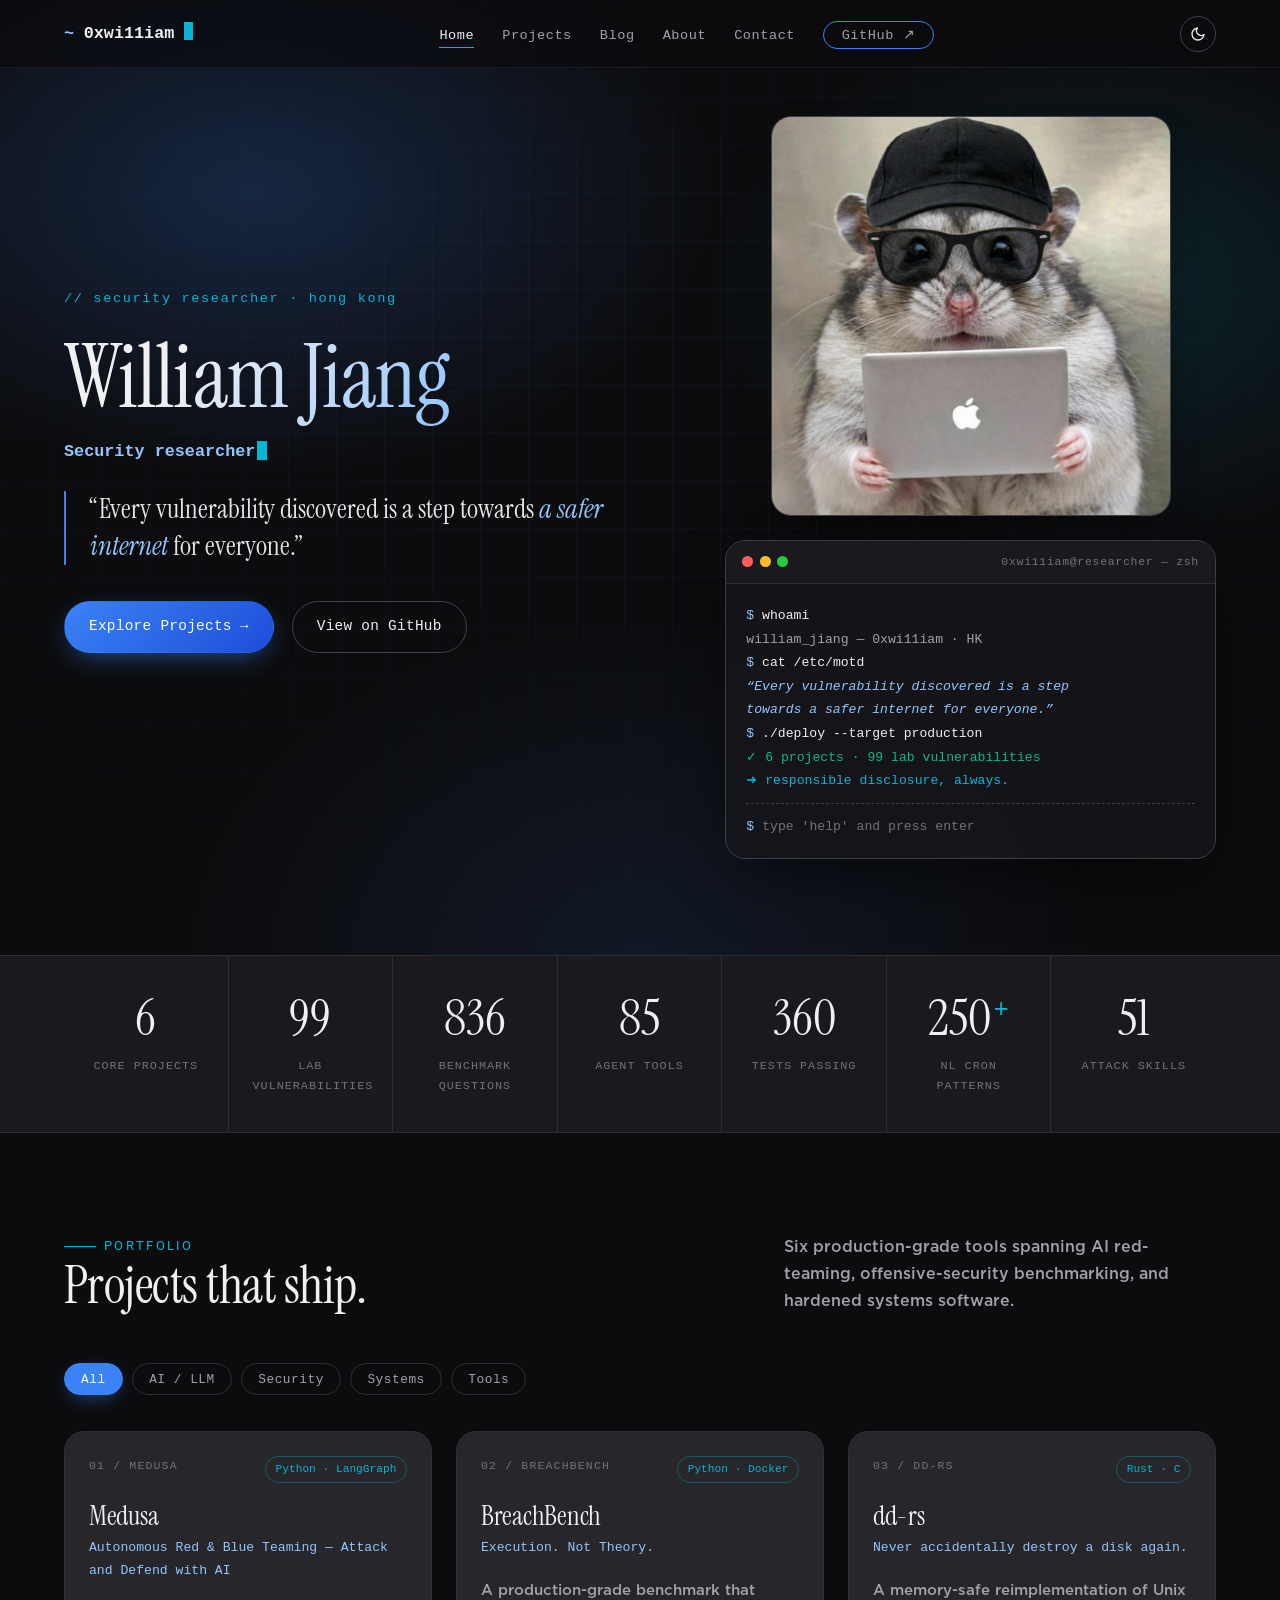
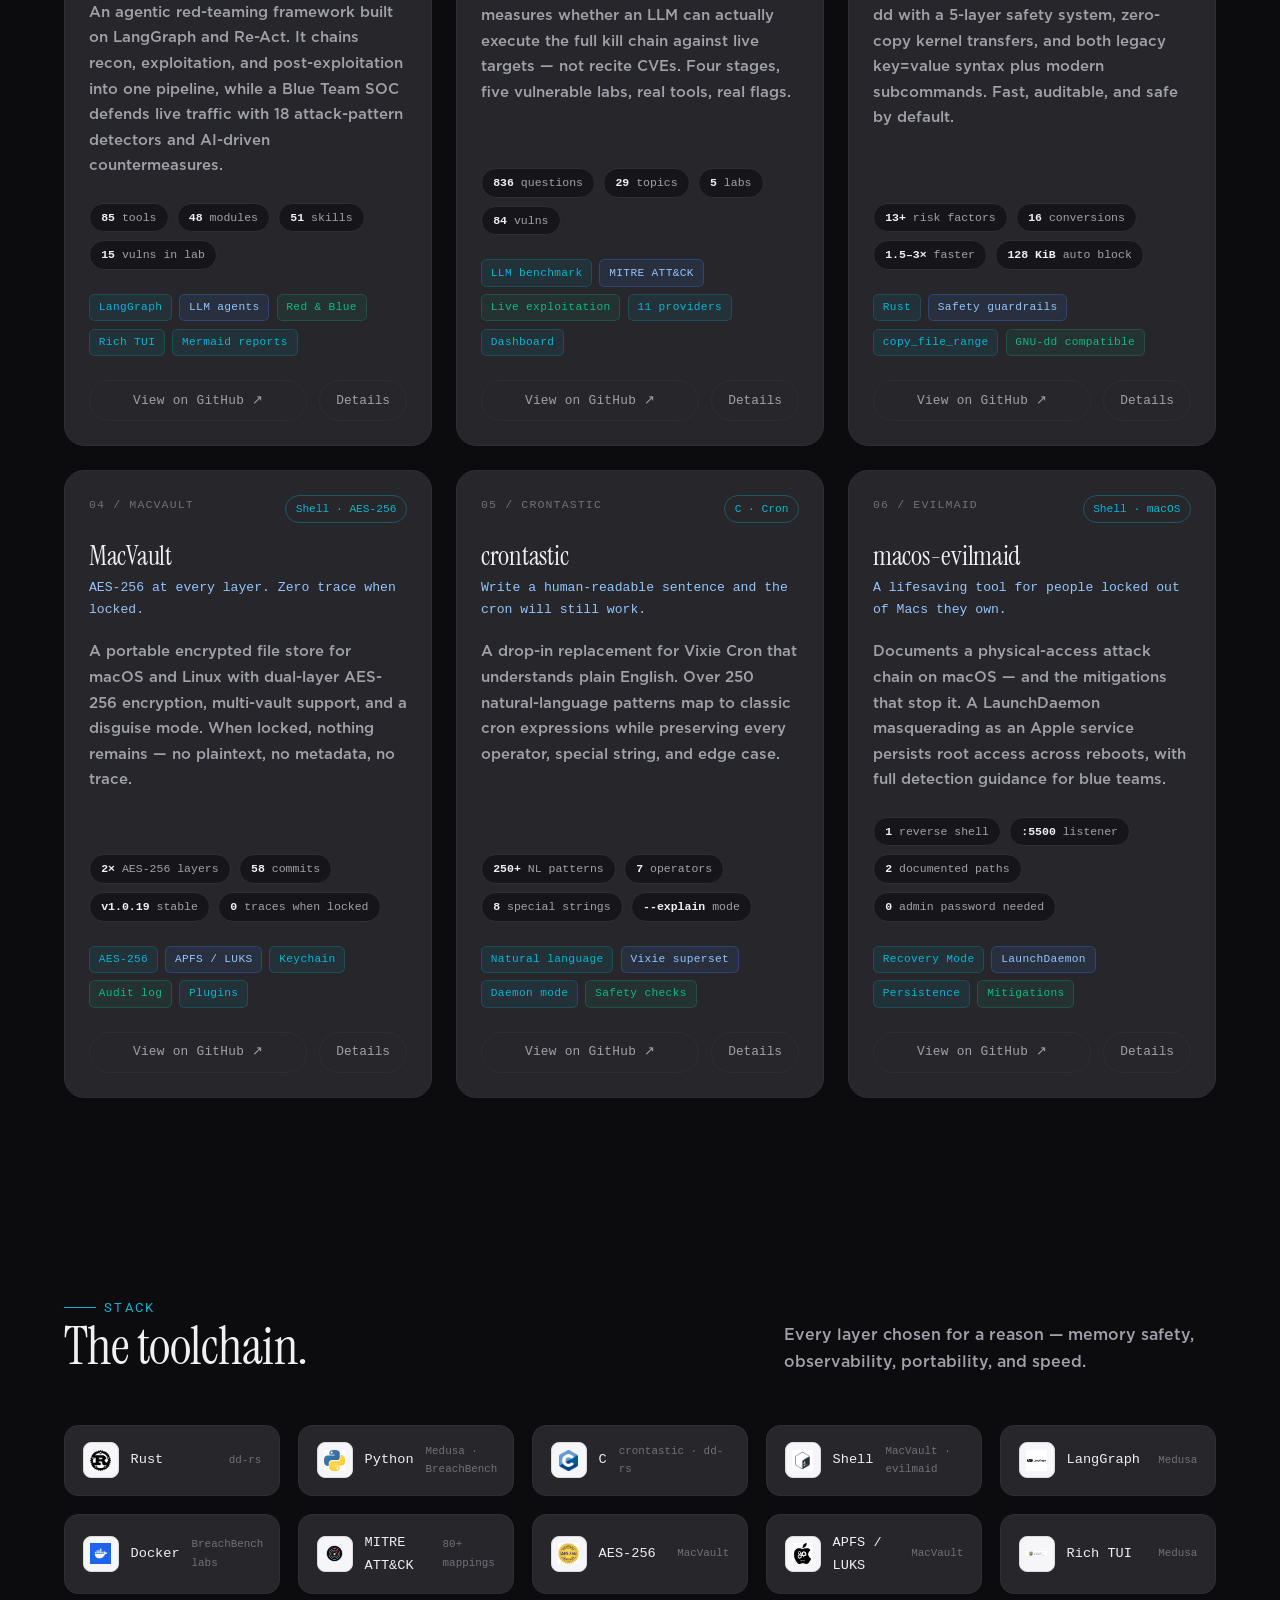
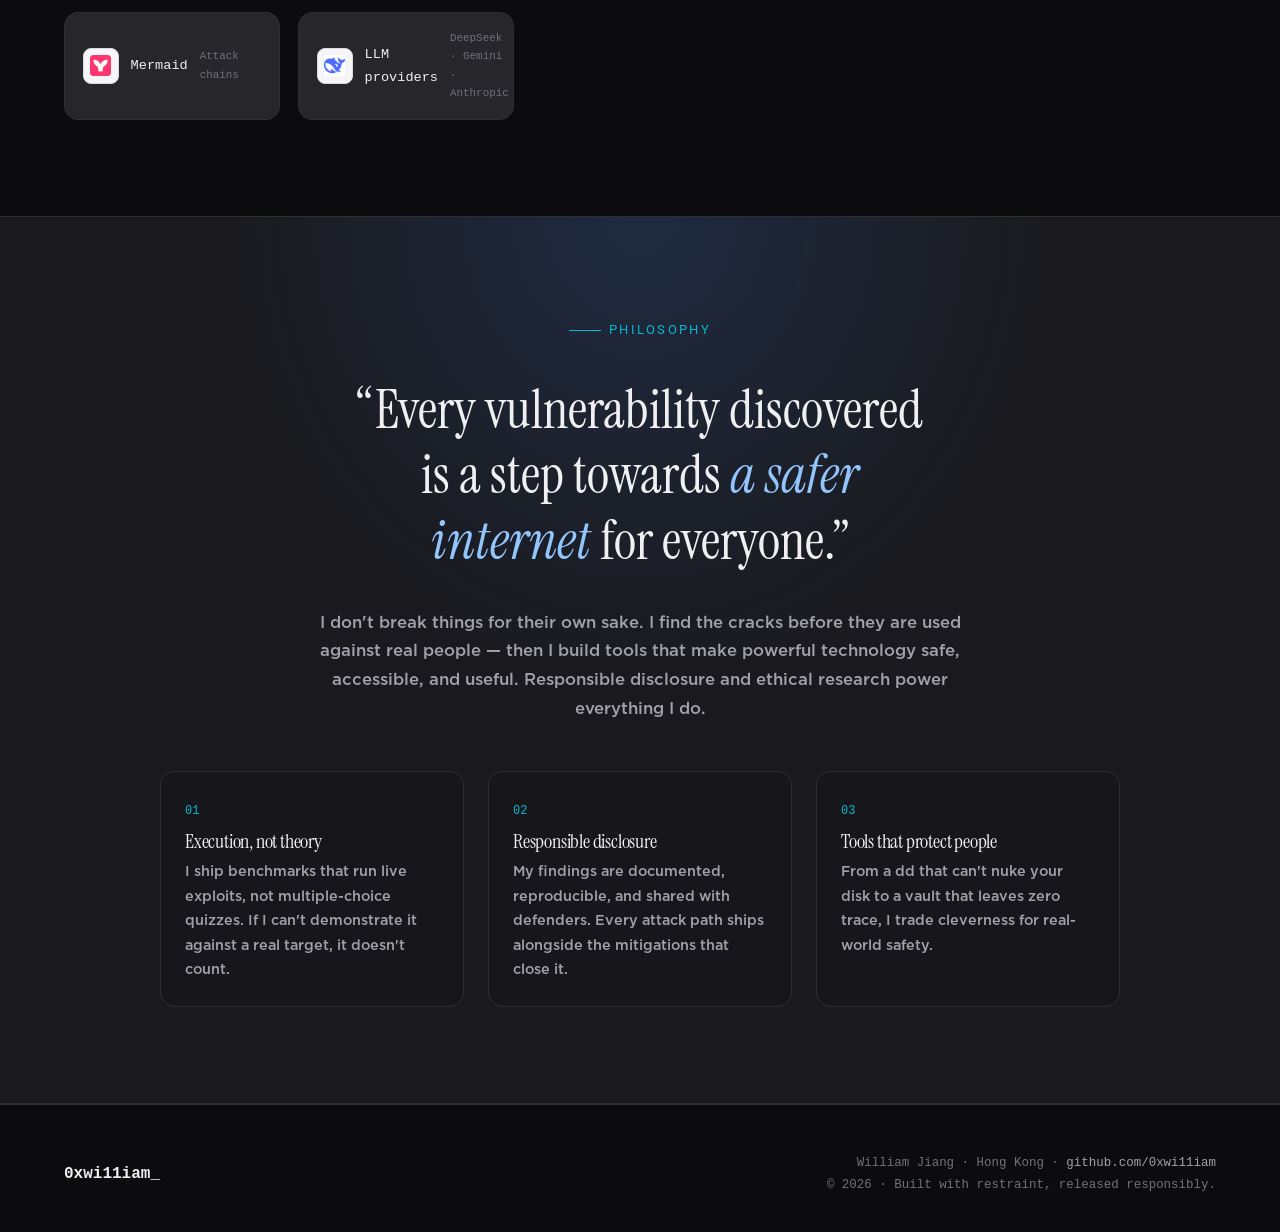
==== commit c76e4a72: "feat: Update portfolio site with new changes, eg assets, blog, mini-terminal" ====
--- a/index.html
+++ b/index.html
@@ -13,7 +13,7 @@
 
   <link rel="preconnect" href="https://fonts.googleapis.com" />
   <link rel="preconnect" href="https://fonts.gstatic.com" crossorigin />
-  <link href="https://fonts.googleapis.com/css2?family=Instrument+Serif:ital@0;1&display=swap" rel="stylesheet" />
+  <link href="https://fonts.googleapis.com/css2?family=Instrument+Serif:ital@0;1&family=Roboto:wght@400;500;700&display=swap" rel="stylesheet" />
 
   <link rel="stylesheet" href="/styles/main.css" />
 </head>
@@ -31,10 +31,17 @@
         <ul class="nav-links">
           <li><a href="/" aria-current="page">Home</a></li>
           <li><a href="/projects.html">Projects</a></li>
+          <li><a href="/blog.html">Blog</a></li>
           <li><a href="/about.html">About</a></li>
+          <li><a href="/about.html#contact">Contact</a></li>
           <li><a class="nav-cta" href="https://github.com/0xwi11iam" target="_blank" rel="noopener noreferrer">GitHub ↗</a></li>
         </ul>
       </nav>
+
+      <button class="theme-toggle" type="button" aria-label="Switch to light theme" aria-pressed="false">
+        <svg class="icon-sun" viewBox="0 0 24 24" fill="none" stroke="currentColor" stroke-width="2" stroke-linecap="round" stroke-linejoin="round" aria-hidden="true"><circle cx="12" cy="12" r="4"></circle><path d="M12 2v2M12 20v2M4.93 4.93l1.41 1.41M17.66 17.66l1.41 1.41M2 12h2M20 12h2M4.93 19.07l1.41-1.41M17.66 6.34l1.41-1.41"></path></svg>
+        <svg class="icon-moon" viewBox="0 0 24 24" fill="none" stroke="currentColor" stroke-width="2" stroke-linecap="round" stroke-linejoin="round" aria-hidden="true"><path d="M21 12.79A9 9 0 1 1 11.21 3 7 7 0 0 0 21 12.79z"></path></svg>
+      </button>
 
       <button class="nav-toggle" type="button" aria-label="Toggle navigation menu" aria-expanded="false">
         <span></span><span></span><span></span>
@@ -79,6 +86,10 @@
                 <span class="line"><span class="prompt">$</span> <span class="cmd">./deploy --target production</span></span>
                 <span class="line"><span class="out ok">✓ 6 projects · 99 lab vulnerabilities</span></span>
                 <span class="line"><span class="out accent">➜ responsible disclosure, always.</span></span>
+                <form class="terminal-form" autocomplete="off" aria-label="Interactive terminal">
+                  <span class="prompt">$</span>
+                  <input class="terminal-field" type="text" placeholder="type 'help' and press enter" aria-label="Terminal command input" />
+                </form>
               </div>
             </div>
           </div>
@@ -320,18 +331,18 @@
         </div>
 
         <div class="tech-showcase">
-          <div class="tech-item reveal"><span class="glyph">rs</span><span class="name">Rust</span><span class="hint">dd-rs</span></div>
-          <div class="tech-item reveal" data-delay="1"><span class="glyph">py</span><span class="name">Python</span><span class="hint">Medusa · BreachBench</span></div>
-          <div class="tech-item reveal" data-delay="2"><span class="glyph">c</span><span class="name">C</span><span class="hint">crontastic · dd-rs</span></div>
-          <div class="tech-item reveal" data-delay="3"><span class="glyph">sh</span><span class="name">Shell</span><span class="hint">MacVault · evilmaid</span></div>
-          <div class="tech-item reveal" data-delay="4"><span class="glyph">◈</span><span class="name">LangGraph</span><span class="hint">Medusa</span></div>
-          <div class="tech-item reveal" data-delay="5"><span class="glyph">▣</span><span class="name">Docker</span><span class="hint">BreachBench labs</span></div>
-          <div class="tech-item reveal"><span class="glyph">⌘</span><span class="name">MITRE ATT&amp;CK</span><span class="hint">80+ mappings</span></div>
-          <div class="tech-item reveal" data-delay="1"><span class="glyph">🔒</span><span class="name">AES-256</span><span class="hint">MacVault</span></div>
-          <div class="tech-item reveal" data-delay="2"><span class="glyph">◎</span><span class="name">APFS / LUKS</span><span class="hint">MacVault</span></div>
-          <div class="tech-item reveal" data-delay="3"><span class="glyph">▤</span><span class="name">Rich TUI</span><span class="hint">Medusa</span></div>
-          <div class="tech-item reveal" data-delay="4"><span class="glyph">⛓</span><span class="name">Mermaid</span><span class="hint">Attack chains</span></div>
-          <div class="tech-item reveal" data-delay="5"><span class="glyph">⬢</span><span class="name">LLM providers</span><span class="hint">DeepSeek · Gemini · Anthropic</span></div>
+          <div class="tech-item reveal"><span class="glyph"><img class="tech-logo" src="/assets/rust.png" alt="" /></span><span class="name">Rust</span><span class="hint">dd-rs</span></div>
+          <div class="tech-item reveal" data-delay="1"><span class="glyph"><img class="tech-logo" src="/assets/python.jpeg" alt="" /></span><span class="name">Python</span><span class="hint">Medusa · BreachBench</span></div>
+          <div class="tech-item reveal" data-delay="2"><span class="glyph"><img class="tech-logo" src="/assets/c.png" alt="" /></span><span class="name">C</span><span class="hint">crontastic · dd-rs</span></div>
+          <div class="tech-item reveal" data-delay="3"><span class="glyph"><img class="tech-logo" src="/assets/shell.png" alt="" /></span><span class="name">Shell</span><span class="hint">MacVault · evilmaid</span></div>
+          <div class="tech-item reveal" data-delay="4"><span class="glyph"><img class="tech-logo" src="/assets/langgraph.png" alt="" /></span><span class="name">LangGraph</span><span class="hint">Medusa</span></div>
+          <div class="tech-item reveal" data-delay="5"><span class="glyph"><img class="tech-logo" src="/assets/docker.jpeg" alt="" /></span><span class="name">Docker</span><span class="hint">BreachBench labs</span></div>
+          <div class="tech-item reveal"><span class="glyph"><img class="tech-logo" src="/assets/mitre.webp" alt="" /></span><span class="name">MITRE ATT&amp;CK</span><span class="hint">80+ mappings</span></div>
+          <div class="tech-item reveal" data-delay="1"><span class="glyph"><img class="tech-logo" src="/assets/aes.jpeg" alt="" /></span><span class="name">AES-256</span><span class="hint">MacVault</span></div>
+          <div class="tech-item reveal" data-delay="2"><span class="glyph"><img class="tech-logo" src="/assets/apfs.png" alt="" /></span><span class="name">APFS / LUKS</span><span class="hint">MacVault</span></div>
+          <div class="tech-item reveal" data-delay="3"><span class="glyph"><img class="tech-logo" src="/assets/rich.png" alt="" /></span><span class="name">Rich TUI</span><span class="hint">Medusa</span></div>
+          <div class="tech-item reveal" data-delay="4"><span class="glyph"><img class="tech-logo" src="/assets/mermaid.png" alt="" /></span><span class="name">Mermaid</span><span class="hint">Attack chains</span></div>
+          <div class="tech-item reveal" data-delay="5"><span class="glyph"><img class="tech-logo" src="/assets/deepseek.png" alt="" /></span><span class="name">LLM providers</span><span class="hint">DeepSeek · Gemini · Anthropic</span></div>
         </div>
       </div>
     </section>
@@ -346,7 +357,7 @@
         <p class="lead reveal" data-delay="2">
           I don't break things for their own sake. I find the cracks before they are used against real people —
           then I build tools that make powerful technology safe, accessible, and useful. Responsible disclosure
-          and ethical research drive everything I do.
+          and ethical research power everything I do.
         </p>
 
         <div class="pillars">
--- a/styles/main.css
+++ b/styles/main.css
@@ -48,6 +48,7 @@
   --font-heading: 'Instrument Serif', Georgia, 'Times New Roman', serif;
   --font-body: 'Gotham Medium', -apple-system, BlinkMacSystemFont, 'Segoe UI', Roboto, Helvetica, Arial, sans-serif;
   --font-mono: 'SF Mono', 'Fira Code', 'Cascadia Code', 'JetBrains Mono', Menlo, Consolas, monospace;
+  --font-label: 'Roboto', -apple-system, BlinkMacSystemFont, 'Segoe UI', Helvetica, Arial, sans-serif;
 
   /* Rhythm & radii */
   --space-1: 0.375rem;
@@ -69,6 +70,19 @@
   --ease: cubic-bezier(0.22, 1, 0.36, 1);
   --transition: 0.3s var(--ease);
 
+  /* Syntax highlight tokens (dark) */
+  --hl-comment: #7d8590;
+  --hl-keyword: #ff7b72;
+  --hl-string: #7ee787;
+  --hl-number: #ffab70;
+  --hl-title: #dcdcaa;
+  --hl-attr: #79c0ff;
+  --hl-built: #ffa657;
+  --hl-meta: #79c0ff;
+  --hl-name: #7ee787;
+  --hl-var: #ff7b72;
+  --hl-literal: #ffab70;
+
   --max-width: 1200px;
   --header-h: 4.25rem;
 }
@@ -174,7 +188,7 @@
 }
 
 .section-label {
-  font-family: var(--font-mono);
+  font-family: var(--font-label);
   font-size: 0.8rem;
   letter-spacing: 0.18em;
   text-transform: uppercase;
@@ -903,9 +917,25 @@
 }
 
 .tech-item .glyph {
+  display: inline-flex;
+  align-items: center;
+  justify-content: center;
+  width: 2.25rem;
+  height: 2.25rem;
+  flex-shrink: 0;
   font-family: var(--font-mono);
   font-size: 0.85rem;
   color: var(--accent-cyan);
+  background: #f6f6f8;
+  border: 1px solid #d9d9de;
+  border-radius: 0.5rem;
+  overflow: hidden;
+}
+
+.tech-item .glyph img.tech-logo {
+  width: 62%;
+  height: 62%;
+  object-fit: contain;
 }
 
 .tech-item .name {
@@ -919,6 +949,86 @@
   font-family: var(--font-mono);
   font-size: 0.68rem;
   color: var(--text-faint);
+}
+
+/* ---------- Contact ---------- */
+.contact-grid {
+  display: grid;
+  grid-template-columns: repeat(auto-fit, minmax(260px, 1fr));
+  gap: var(--space-3);
+}
+
+.contact-item {
+  display: flex;
+  align-items: center;
+  gap: 0.9rem;
+  background: var(--bg-card);
+  border: 1px solid var(--border);
+  border-radius: var(--radius-md);
+  padding: 1.1rem 1.2rem;
+  color: var(--text-primary);
+  transition: all var(--transition);
+}
+
+a.contact-item:hover {
+  border-color: var(--accent-cyan);
+  box-shadow: var(--glow-cyan);
+  transform: translateY(-3px);
+  color: var(--text-primary);
+}
+
+.contact-glyph {
+  display: inline-flex;
+  align-items: center;
+  justify-content: center;
+  width: 2.4rem;
+  height: 2.4rem;
+  flex-shrink: 0;
+  background: #f6f6f8;
+  border: 1px solid #d9d9de;
+  border-radius: 0.6rem;
+  overflow: hidden;
+}
+
+.contact-glyph img.contact-logo {
+  width: 62%;
+  height: 62%;
+  object-fit: contain;
+}
+
+.contact-info {
+  display: flex;
+  flex-direction: column;
+  min-width: 0;
+}
+
+.contact-name {
+  font-family: var(--font-label);
+  font-size: 0.7rem;
+  letter-spacing: 0.14em;
+  text-transform: uppercase;
+  color: var(--text-faint);
+}
+
+.contact-value {
+  font-family: var(--font-mono);
+  font-size: 0.9rem;
+  color: var(--text-primary);
+  overflow: hidden;
+  text-overflow: ellipsis;
+  white-space: nowrap;
+}
+
+.contact-arrow {
+  margin-left: auto;
+  font-family: var(--font-mono);
+  color: var(--text-faint);
+  transition: color var(--transition), transform var(--transition);
+}
+
+a.contact-item:hover .contact-arrow {
+  color: var(--accent-cyan);
+  transform: translate(2px, -2px);
 }
 
 /* ---------- Philosophy ---------- */
@@ -1372,3 +1482,392 @@
   left: 0;
   color: #fff;
 }
+
+/* ---------- Theme toggle ---------- */
+.theme-toggle {
+  display: inline-flex;
+  align-items: center;
+  justify-content: center;
+  width: 2.25rem;
+  height: 2.25rem;
+  border: 1px solid var(--border-strong);
+  border-radius: 999px;
+  background: transparent;
+  color: var(--text-primary);
+  cursor: pointer;
+  flex-shrink: 0;
+  transition: all var(--transition);
+}
+
+.theme-toggle:hover {
+  border-color: var(--accent-cyan);
+  color: var(--accent-cyan);
+  box-shadow: var(--glow-cyan);
+}
+
+.theme-toggle svg {
+  width: 16px;
+  height: 16px;
+  display: block;
+}
+
+.theme-toggle .icon-sun {
+  display: none;
+}
+
+.theme-toggle .icon-moon {
+  display: block;
+}
+
+[data-theme='light'] .theme-toggle .icon-sun {
+  display: block;
+}
+
+[data-theme='light'] .theme-toggle .icon-moon {
+  display: none;
+}
+
+/* ---------- Terminal (interactive) ---------- */
+.terminal-body {
+  max-height: 430px;
+  overflow-y: auto;
+  scrollbar-width: thin;
+}
+
+.terminal-form {
+  display: flex;
+  align-items: center;
+  gap: 0.5rem;
+  margin-top: 0.65rem;
+  padding-top: 0.65rem;
+  border-top: 1px dashed var(--border-strong);
+}
+
+.terminal-form .prompt {
+  color: var(--accent-purple-light);
+  flex-shrink: 0;
+}
+
+.terminal-field {
+  flex: 1;
+  min-width: 0;
+  background: transparent;
+  border: none;
+  outline: none;
+  color: var(--text-primary);
+  font-family: var(--font-mono);
+  font-size: 0.82rem;
+  caret-color: var(--accent-cyan);
+}
+
+.terminal-field::placeholder {
+  color: var(--text-faint);
+}
+
+.terminal-body .line.cmdline .cmd {
+  color: var(--text-primary);
+}
+
+.terminal-body .line.out-error {
+  color: var(--danger);
+}
+
+.terminal-body .line.out-ok {
+  color: var(--success);
+}
+
+.terminal-body .line.out-dim {
+  color: var(--text-faint);
+}
+
+/* ---------- Blog ---------- */
+.post-list {
+  display: flex;
+  flex-direction: column;
+}
+
+.post-item {
+  display: block;
+  padding: var(--space-5) 0;
+  border-bottom: 1px solid var(--border);
+  color: inherit;
+  transition: all var(--transition);
+}
+
+.post-item:first-child {
+  border-top: 1px solid var(--border);
+}
+
+.post-item:hover {
+  color: inherit;
+  transform: translateX(4px);
+}
+
+.post-item:hover .post-title {
+  color: var(--accent-cyan);
+}
+
+.post-meta {
+  font-family: var(--font-label);
+  font-size: 0.72rem;
+  letter-spacing: 0.14em;
+  text-transform: uppercase;
+  color: var(--text-faint);
+  margin-bottom: 0.6rem;
+  display: flex;
+  gap: 0.9rem;
+  flex-wrap: wrap;
+}
+
+.post-title {
+  font-family: var(--font-heading);
+  font-weight: 400;
+  font-size: clamp(1.4rem, 3vw, 2rem);
+  color: var(--text-primary);
+  margin: 0 0 0.5rem;
+  transition: color var(--transition);
+}
+
+.post-excerpt {
+  margin: 0;
+  color: var(--text-secondary);
+  max-width: 60ch;
+}
+
+/* Markdown article body */
+.article-body {
+  max-width: 760px;
+  font-size: 1.05rem;
+  line-height: 1.8;
+  color: var(--text-body);
+}
+
+.article-body h1,
+.article-body h2,
+.article-body h3,
+.article-body h4 {
+  font-family: var(--font-body);
+  font-weight: 600;
+  color: var(--text-primary);
+  letter-spacing: -0.01em;
+}
+
+.article-body h2 {
+  font-size: 1.575rem;
+  margin: 2.5rem 0 0.75rem;
+}
+
+.article-body h3 {
+  font-size: 1rem;
+  margin: 2rem 0 0.5rem;
+}
+
+.article-body h4 {
+  font-size: 0.95rem;
+  margin: 1.5rem 0 0.5rem;
+}
+
+.article-body p {
+  margin: 0 0 1.25rem;
+  color: var(--text-body);
+}
+
+.article-body a {
+  text-decoration: underline;
+  text-underline-offset: 2px;
+}
+
+.article-body strong {
+  color: var(--text-primary);
+  font-weight: 600;
+}
+
+.article-body ul,
+.article-body ol {
+  margin: 0 0 1.25rem;
+  padding-left: 1.4rem;
+}
+
+.article-body li {
+  margin: 0.4rem 0;
+  color: var(--text-body);
+}
+
+.article-body code {
+  font-family: var(--font-mono);
+  font-size: 0.88em;
+  background: var(--bg-elevated);
+  border: 1px solid var(--border);
+  border-radius: 4px;
+  padding: 2px 6px;
+  color: var(--accent-cyan);
+}
+
+.article-body pre {
+  background: var(--bg-elevated);
+  border: 1px solid var(--border);
+  border-radius: var(--radius-md);
+  padding: 1.25rem;
+  overflow-x: auto;
+  margin: 0 0 1.5rem;
+}
+
+.article-body pre code {
+  background: none;
+  border: none;
+  padding: 0;
+  color: var(--text-body);
+}
+
+.article-body table {
+  border-collapse: collapse;
+  width: 100%;
+  margin: 0 0 1.5rem;
+  font-size: 0.92rem;
+}
+
+.article-body th,
+.article-body td {
+  border: 1px solid var(--border);
+  padding: 0.5rem 0.75rem;
+  text-align: left;
+  color: var(--text-body);
+}
+
+.article-body th {
+  background: var(--bg-elevated);
+  color: var(--text-primary);
+  font-weight: 600;
+}
+
+/* Syntax highlight token colors */
+.article-body .hljs-comment,
+.article-body .hljs-quote { color: var(--hl-comment); font-style: italic; }
+.article-body .hljs-keyword,
+.article-body .hljs-selector-tag { color: var(--hl-keyword); }
+.article-body .hljs-string,
+.article-body .hljs-regexp,
+.article-body .hljs-addition { color: var(--hl-string); }
+.article-body .hljs-number,
+.article-body .hljs-literal,
+.article-body .hljs-symbol,
+.article-body .hljs-bullet { color: var(--hl-literal); }
+.article-body .hljs-title,
+.article-body .hljs-title.function_,
+.article-body .hljs-section { color: var(--hl-title); }
+.article-body .hljs-attr,
+.article-body .hljs-attribute { color: var(--hl-attr); }
+.article-body .hljs-built_in,
+.article-body .hljs-type { color: var(--hl-built); }
+.article-body .hljs-meta { color: var(--hl-meta); }
+.article-body .hljs-name { color: var(--hl-name); }
+.article-body .hljs-variable,
+.article-body .hljs-template-variable,
+.article-body .hljs-deletion { color: var(--hl-var); }
+.article-body .hljs-params { color: var(--text-body); }
+.article-body .hljs-emphasis { font-style: italic; }
+.article-body .hljs-strong { font-weight: 700; }
+
+/* Mermaid diagrams */
+.article-body .mermaid {
+  margin: 0 0 1.5rem;
+  padding: 1.25rem;
+  background: var(--bg-elevated);
+  border: 1px solid var(--border);
+  border-radius: var(--radius-md);
+  overflow-x: auto;
+  display: flex;
+  justify-content: center;
+}
+
+.article-body .mermaid svg {
+  max-width: 100%;
+  height: auto;
+}
+
+.article-body blockquote {
+  margin: 0 0 1.5rem;
+  padding: 0.25rem 0 0.25rem 1.25rem;
+  border-left: 2px solid var(--accent-cyan);
+  color: var(--text-secondary);
+}
+
+.article-body img,
+.article-body video {
+  max-width: 100%;
+  height: auto;
+  border-radius: var(--radius-md);
+  border: 1px solid var(--border);
+  margin: 0.5rem 0 1.5rem;
+}
+
+.article-body hr {
+  border: none;
+  border-top: 1px solid var(--border);
+  margin: 2.5rem 0;
+}
+
+/* ---------- Light theme ---------- */
+[data-theme='light'] {
+  --bg-primary: #f7f7f8;
+  --bg-secondary: #ececef;
+  --bg-card: #ffffff;
+  --bg-card-hover: #f3f3f6;
+  --bg-elevated: #f1f1f4;
+
+  --text-primary: #151518;
+  --text-secondary: #52525b;
+  --text-body: #27272a;
+  --text-faint: #7b7b85;
+
+  --border: #e4e4e7;
+  --border-strong: #d4d4d8;
+  --border-accent: rgba(37, 99, 235, 0.4);
+
+  --shadow-lg: 0 24px 48px -24px rgba(15, 23, 42, 0.25);
+  --glow-purple: 0 0 0 1px rgba(59, 130, 246, 0.4), 0 10px 32px -12px rgba(59, 130, 246, 0.35);
+  --glow-cyan: 0 0 0 1px rgba(6, 182, 212, 0.35), 0 10px 32px -12px rgba(6, 182, 212, 0.3);
+
+  /* Syntax highlight tokens (light) */
+  --hl-comment: #6a737d;
+  --hl-keyword: #cf222e;
+  --hl-string: #0a3069;
+  --hl-number: #0550ae;
+  --hl-title: #953800;
+  --hl-attr: #0550ae;
+  --hl-built: #8250df;
+  --hl-meta: #0550ae;
+  --hl-name: #0550ae;
+  --hl-var: #cf222e;
+  --hl-literal: #0550ae;
+}
+
+[data-theme='light'] .site-header {
+  background: rgba(247, 247, 248, 0.82);
+  border-bottom-color: rgba(0, 0, 0, 0.08);
+}
+
+[data-theme='light'] .site-header.is-scrolled {
+  background: rgba(247, 247, 248, 0.94);
+}
+
+[data-theme='light'] .nav-links {
+  background: rgba(247, 247, 248, 0.98);
+}
+
+[data-theme='light'] .terminal {
+  background: rgba(255, 255, 255, 0.9);
+  border-color: var(--border-strong);
+}
+
+[data-theme='light'] .pillar {
+  background: rgba(255, 255, 255, 0.65);
+}
+
+[data-theme='light'] .hero-bg {
+  opacity: 0.6;
+}
+
+[data-theme='light'] ::-webkit-scrollbar-thumb {
+  background: #c8c8cf;
+}
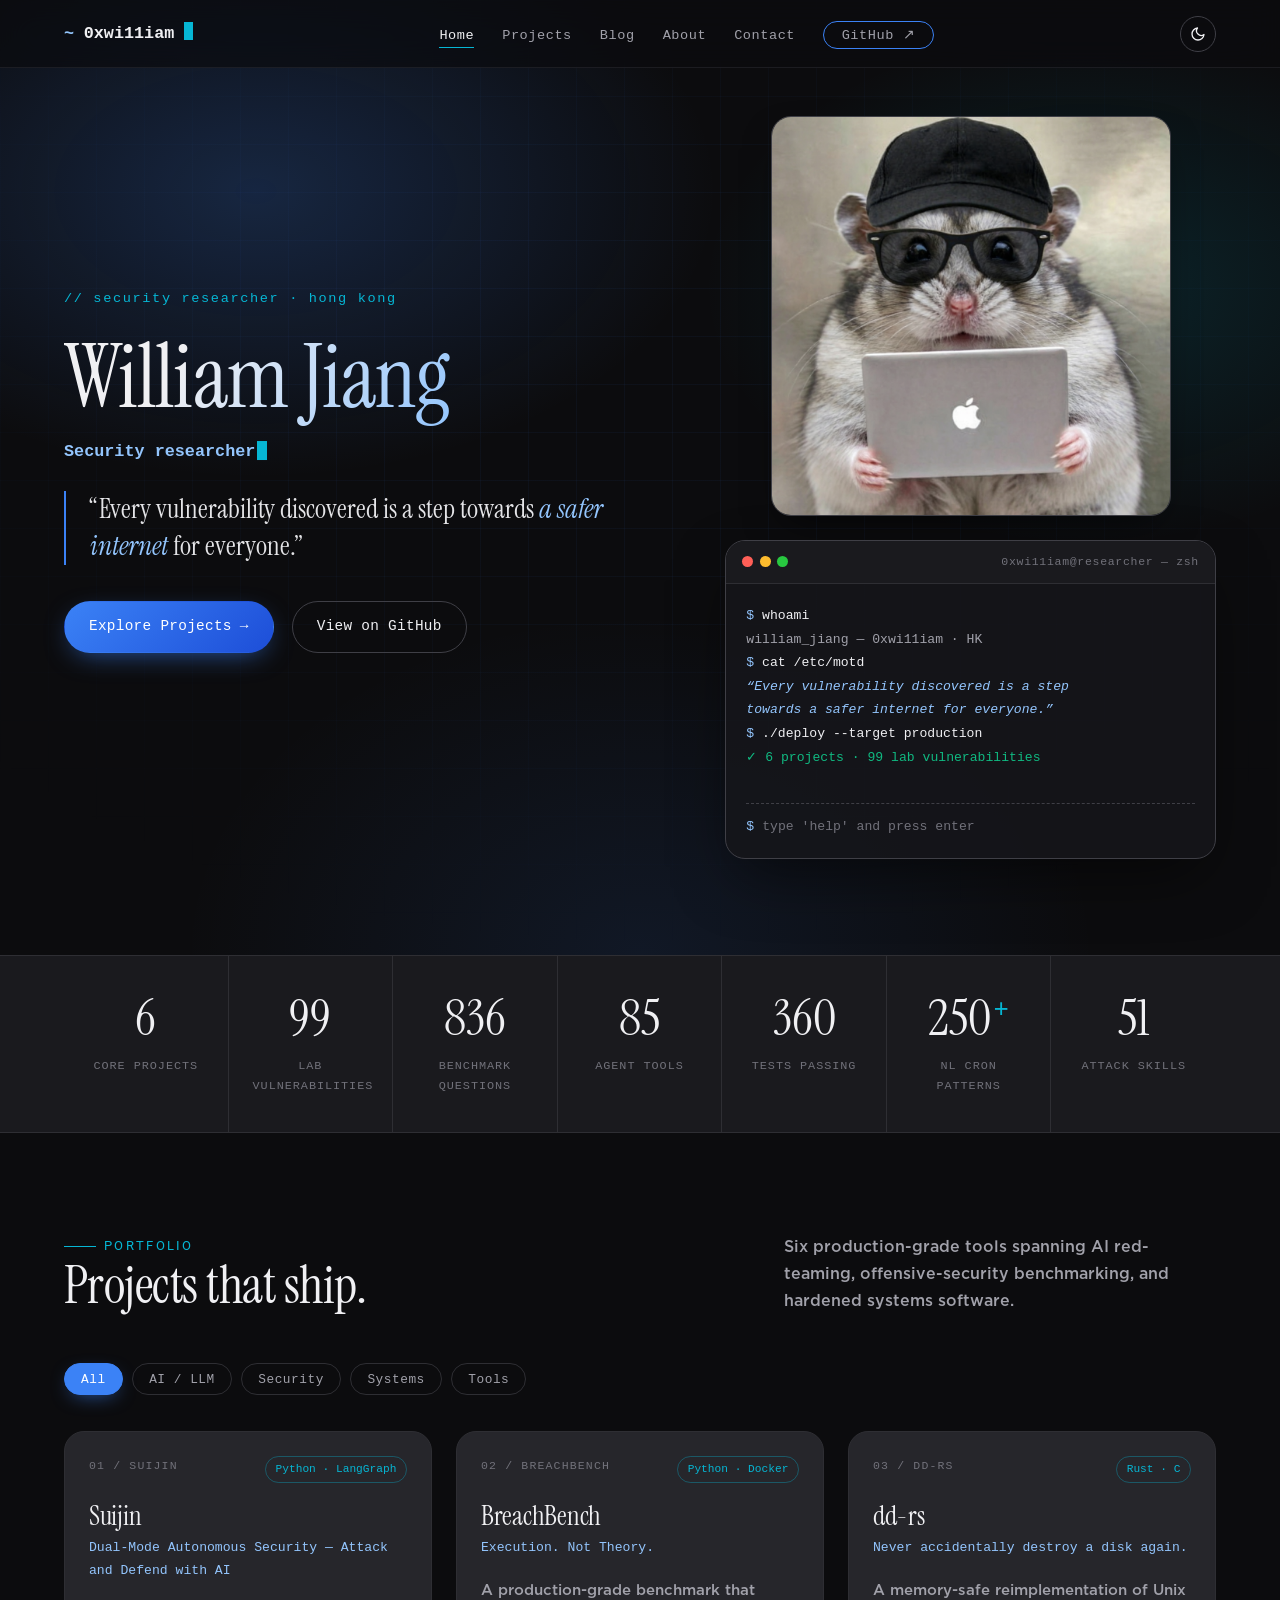
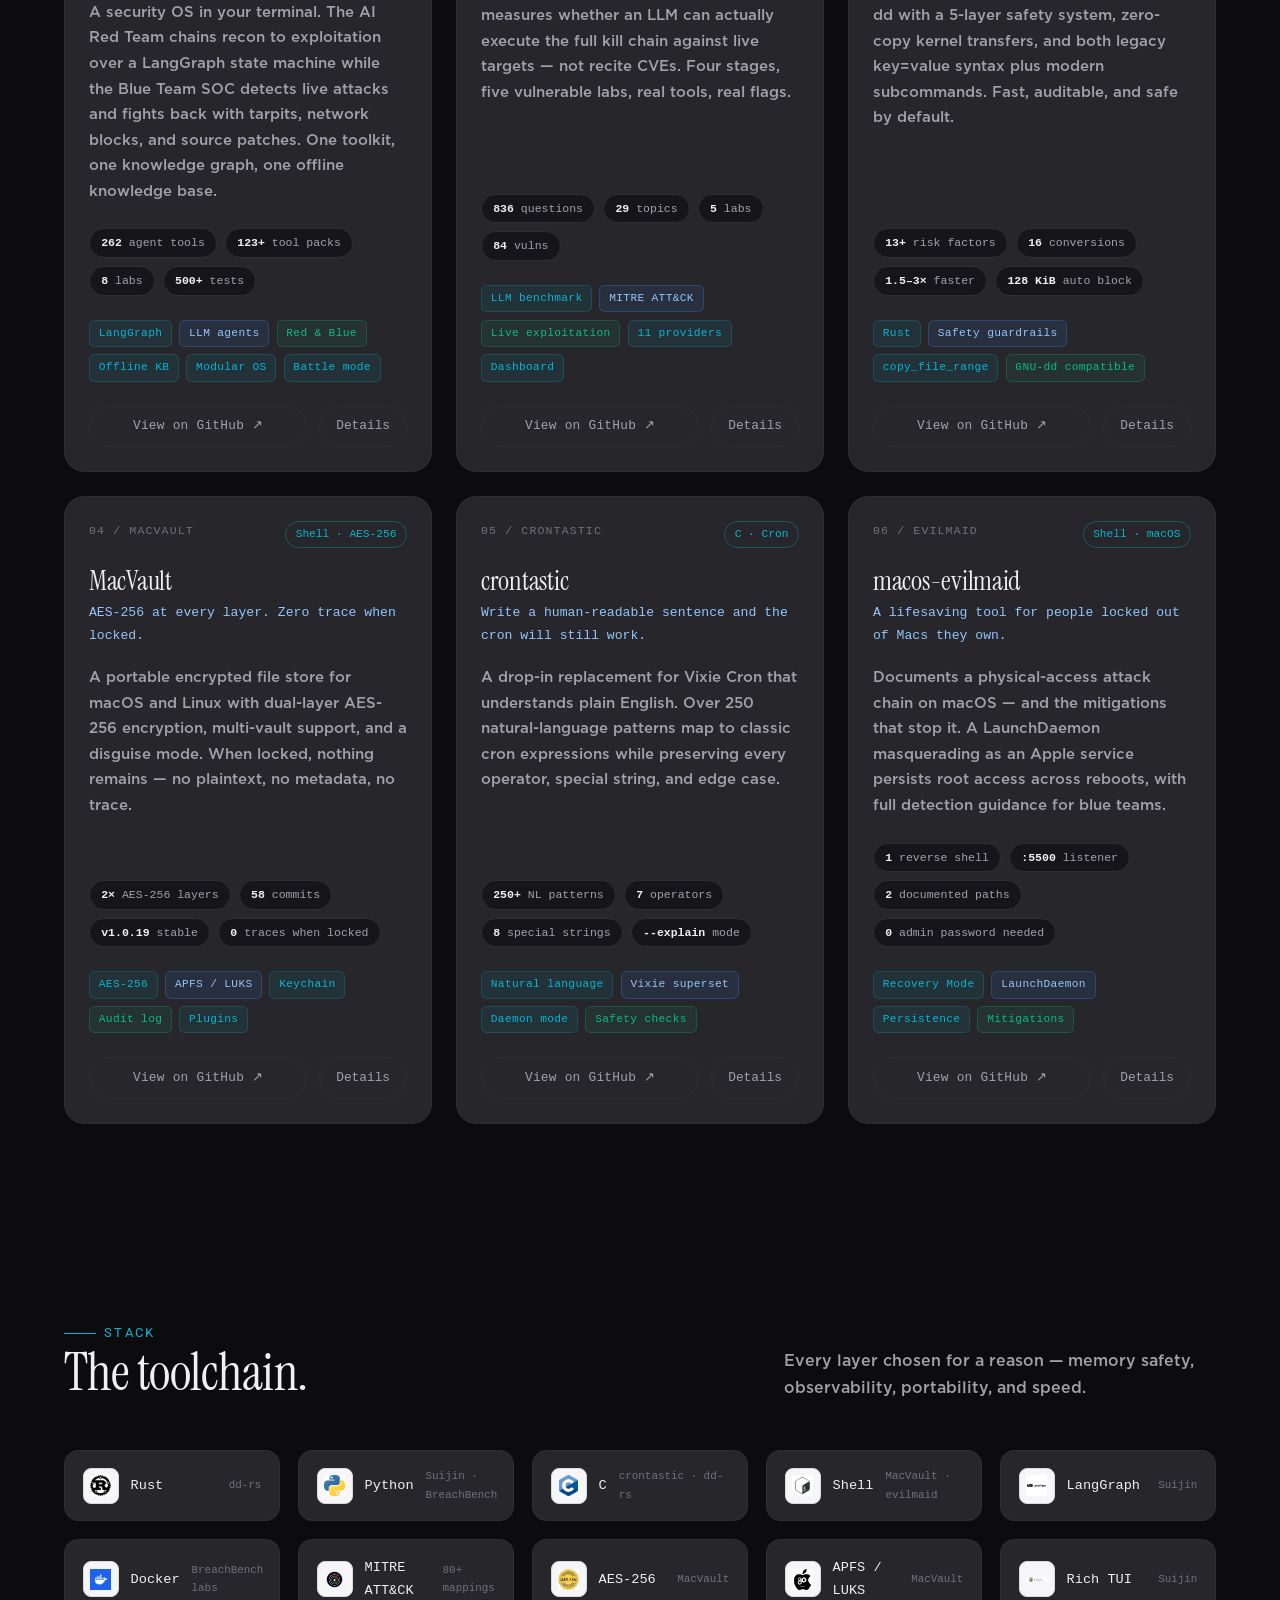
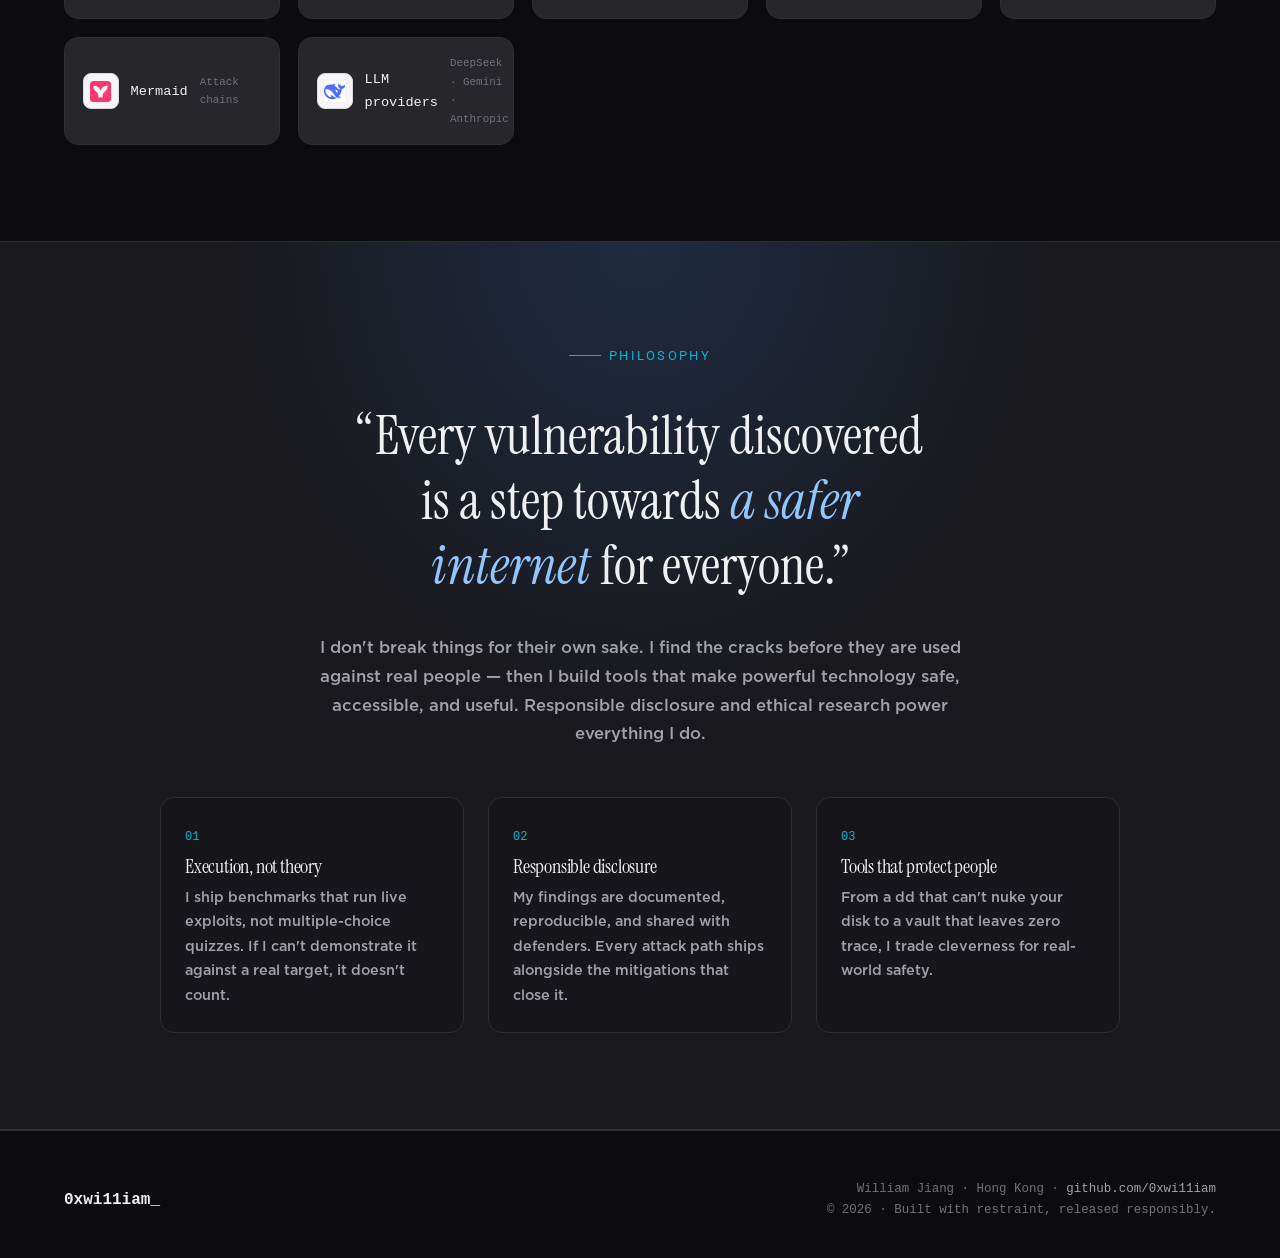
==== commit 895906c7: "Update content" ====
--- a/index.html
+++ b/index.html
@@ -151,31 +151,32 @@
         </div>
 
         <div class="project-grid">
-          <!-- MEDUSA -->
+          <!-- SUIJIN -->
           <article class="project-card reveal" data-categories="ai security">
             <div class="card-top">
-              <span class="card-index">01 / MEDUSA</span>
+              <span class="card-index">01 / SUIJIN</span>
               <span class="card-lang">Python · LangGraph</span>
             </div>
-            <h3 class="card-title">Medusa</h3>
-            <p class="card-tagline">Autonomous Red &amp; Blue Teaming — Attack and Defend with AI</p>
-            <p class="card-desc">An agentic red-teaming framework built on LangGraph and Re-Act. It chains recon, exploitation, and post-exploitation into one pipeline, while a Blue Team SOC defends live traffic with 18 attack-pattern detectors and AI-driven countermeasures.</p>
-            <div class="card-metrics">
-              <span class="metric"><strong>85</strong> tools</span>
-              <span class="metric"><strong>48</strong> modules</span>
-              <span class="metric"><strong>51</strong> skills</span>
-              <span class="metric"><strong>15</strong> vulns in lab</span>
+            <h3 class="card-title">Suijin</h3>
+            <p class="card-tagline">Dual-Mode Autonomous Security — Attack and Defend with AI</p>
+            <p class="card-desc">A security OS in your terminal. The AI Red Team chains recon to exploitation over a LangGraph state machine while the Blue Team SOC detects live attacks and fights back with tarpits, network blocks, and source patches. One toolkit, one knowledge graph, one offline knowledge base.</p>
+            <div class="card-metrics">
+              <span class="metric"><strong>262</strong> agent tools</span>
+              <span class="metric"><strong>123+</strong> tool packs</span>
+              <span class="metric"><strong>8</strong> labs</span>
+              <span class="metric"><strong>500+</strong> tests</span>
             </div>
             <div class="card-tags">
               <span class="tag">LangGraph</span>
               <span class="tag purple">LLM agents</span>
               <span class="tag green">Red &amp; Blue</span>
-              <span class="tag">Rich TUI</span>
-              <span class="tag">Mermaid reports</span>
-            </div>
-            <div class="card-footer">
-              <a class="btn btn-ghost" href="https://github.com/0xwi11iam/Medusa" target="_blank" rel="noopener noreferrer">View on GitHub ↗</a>
-              <a class="card-link" href="/projects.html#medusa">Details</a>
+              <span class="tag">Offline KB</span>
+              <span class="tag">Modular OS</span>
+              <span class="tag">Battle mode</span>
+            </div>
+            <div class="card-footer">
+              <a class="btn btn-ghost" href="https://github.com/0xwi11iam/Suijin" target="_blank" rel="noopener noreferrer">View on GitHub ↗</a>
+              <a class="card-link" href="/projects.html#suijin">Details</a>
             </div>
           </article>
 
@@ -332,15 +333,15 @@
 
         <div class="tech-showcase">
           <div class="tech-item reveal"><span class="glyph"><img class="tech-logo" src="/assets/rust.png" alt="" /></span><span class="name">Rust</span><span class="hint">dd-rs</span></div>
-          <div class="tech-item reveal" data-delay="1"><span class="glyph"><img class="tech-logo" src="/assets/python.jpeg" alt="" /></span><span class="name">Python</span><span class="hint">Medusa · BreachBench</span></div>
+          <div class="tech-item reveal" data-delay="1"><span class="glyph"><img class="tech-logo" src="/assets/python.jpeg" alt="" /></span><span class="name">Python</span><span class="hint">Suijin · BreachBench</span></div>
           <div class="tech-item reveal" data-delay="2"><span class="glyph"><img class="tech-logo" src="/assets/c.png" alt="" /></span><span class="name">C</span><span class="hint">crontastic · dd-rs</span></div>
           <div class="tech-item reveal" data-delay="3"><span class="glyph"><img class="tech-logo" src="/assets/shell.png" alt="" /></span><span class="name">Shell</span><span class="hint">MacVault · evilmaid</span></div>
-          <div class="tech-item reveal" data-delay="4"><span class="glyph"><img class="tech-logo" src="/assets/langgraph.png" alt="" /></span><span class="name">LangGraph</span><span class="hint">Medusa</span></div>
+          <div class="tech-item reveal" data-delay="4"><span class="glyph"><img class="tech-logo" src="/assets/langgraph.png" alt="" /></span><span class="name">LangGraph</span><span class="hint">Suijin</span></div>
           <div class="tech-item reveal" data-delay="5"><span class="glyph"><img class="tech-logo" src="/assets/docker.jpeg" alt="" /></span><span class="name">Docker</span><span class="hint">BreachBench labs</span></div>
           <div class="tech-item reveal"><span class="glyph"><img class="tech-logo" src="/assets/mitre.webp" alt="" /></span><span class="name">MITRE ATT&amp;CK</span><span class="hint">80+ mappings</span></div>
           <div class="tech-item reveal" data-delay="1"><span class="glyph"><img class="tech-logo" src="/assets/aes.jpeg" alt="" /></span><span class="name">AES-256</span><span class="hint">MacVault</span></div>
           <div class="tech-item reveal" data-delay="2"><span class="glyph"><img class="tech-logo" src="/assets/apfs.png" alt="" /></span><span class="name">APFS / LUKS</span><span class="hint">MacVault</span></div>
-          <div class="tech-item reveal" data-delay="3"><span class="glyph"><img class="tech-logo" src="/assets/rich.png" alt="" /></span><span class="name">Rich TUI</span><span class="hint">Medusa</span></div>
+          <div class="tech-item reveal" data-delay="3"><span class="glyph"><img class="tech-logo" src="/assets/rich.png" alt="" /></span><span class="name">Rich TUI</span><span class="hint">Suijin</span></div>
           <div class="tech-item reveal" data-delay="4"><span class="glyph"><img class="tech-logo" src="/assets/mermaid.png" alt="" /></span><span class="name">Mermaid</span><span class="hint">Attack chains</span></div>
           <div class="tech-item reveal" data-delay="5"><span class="glyph"><img class="tech-logo" src="/assets/deepseek.png" alt="" /></span><span class="name">LLM providers</span><span class="hint">DeepSeek · Gemini · Anthropic</span></div>
         </div>
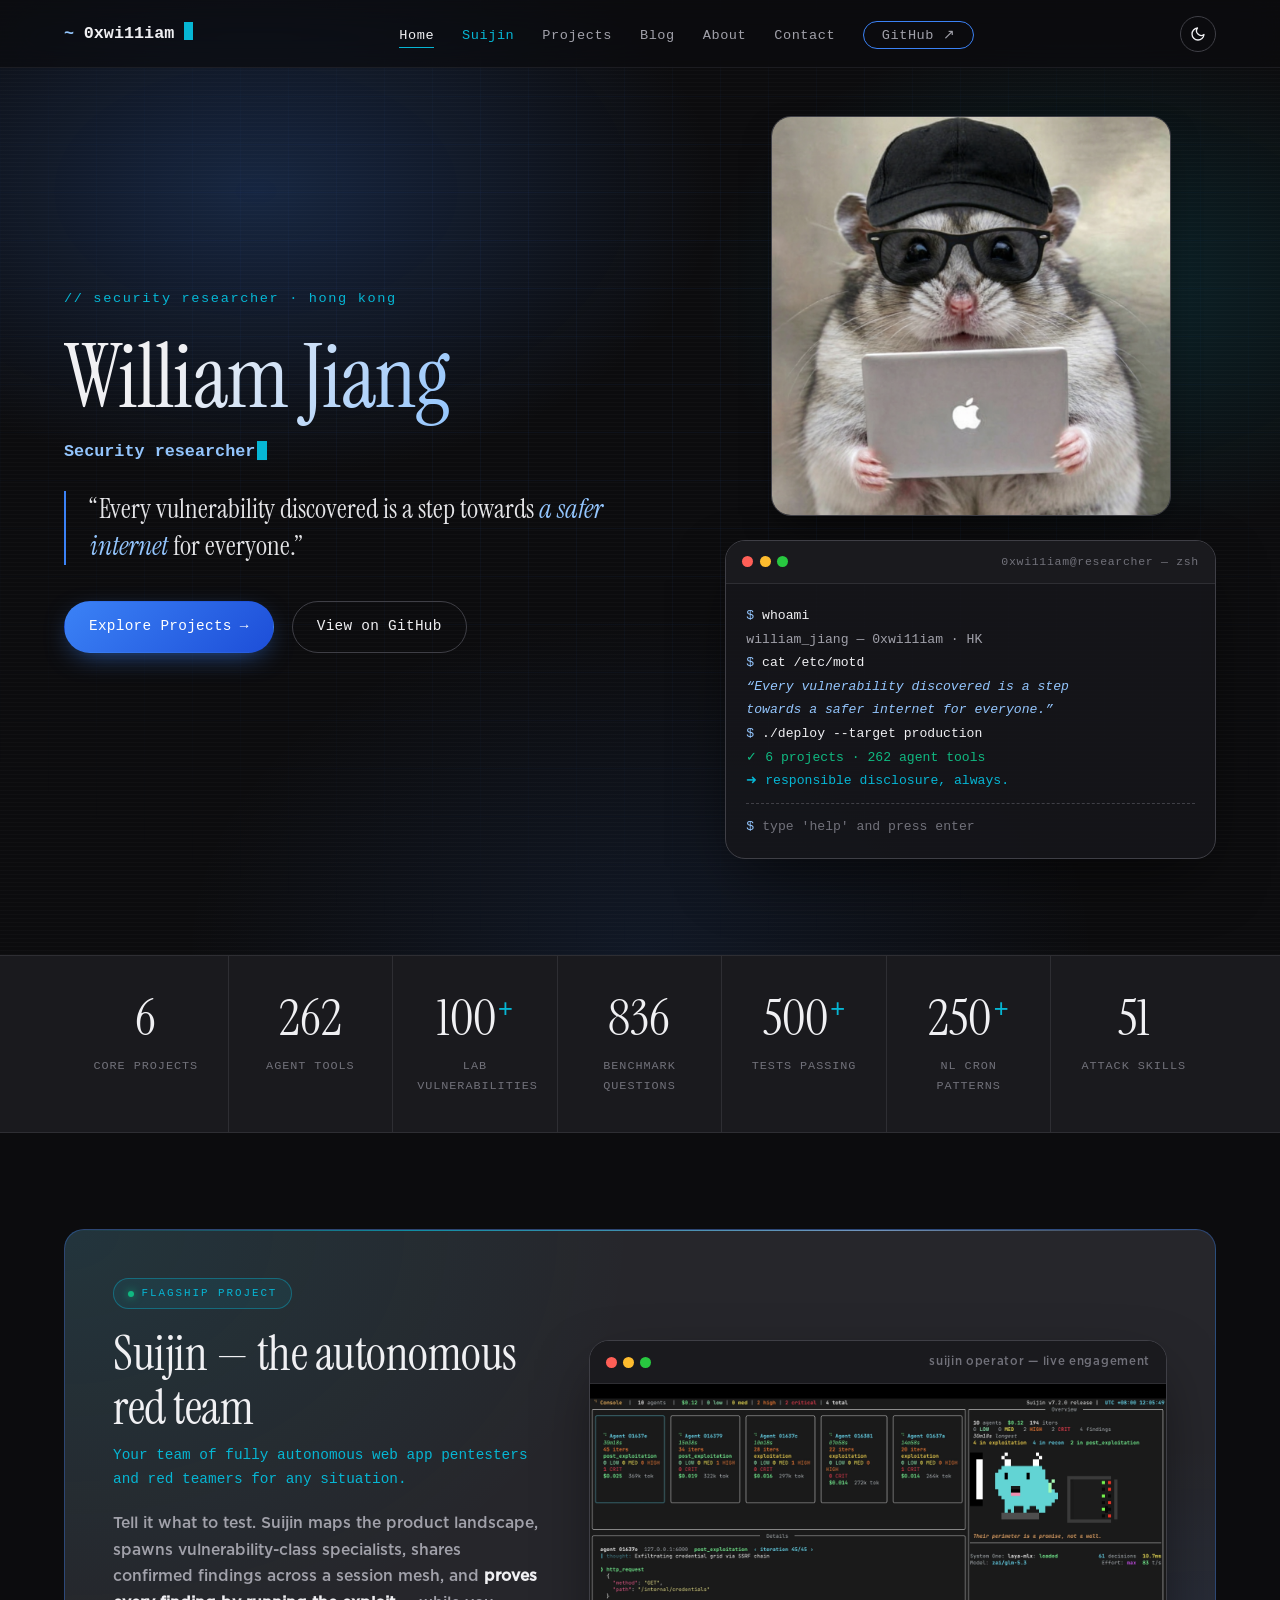
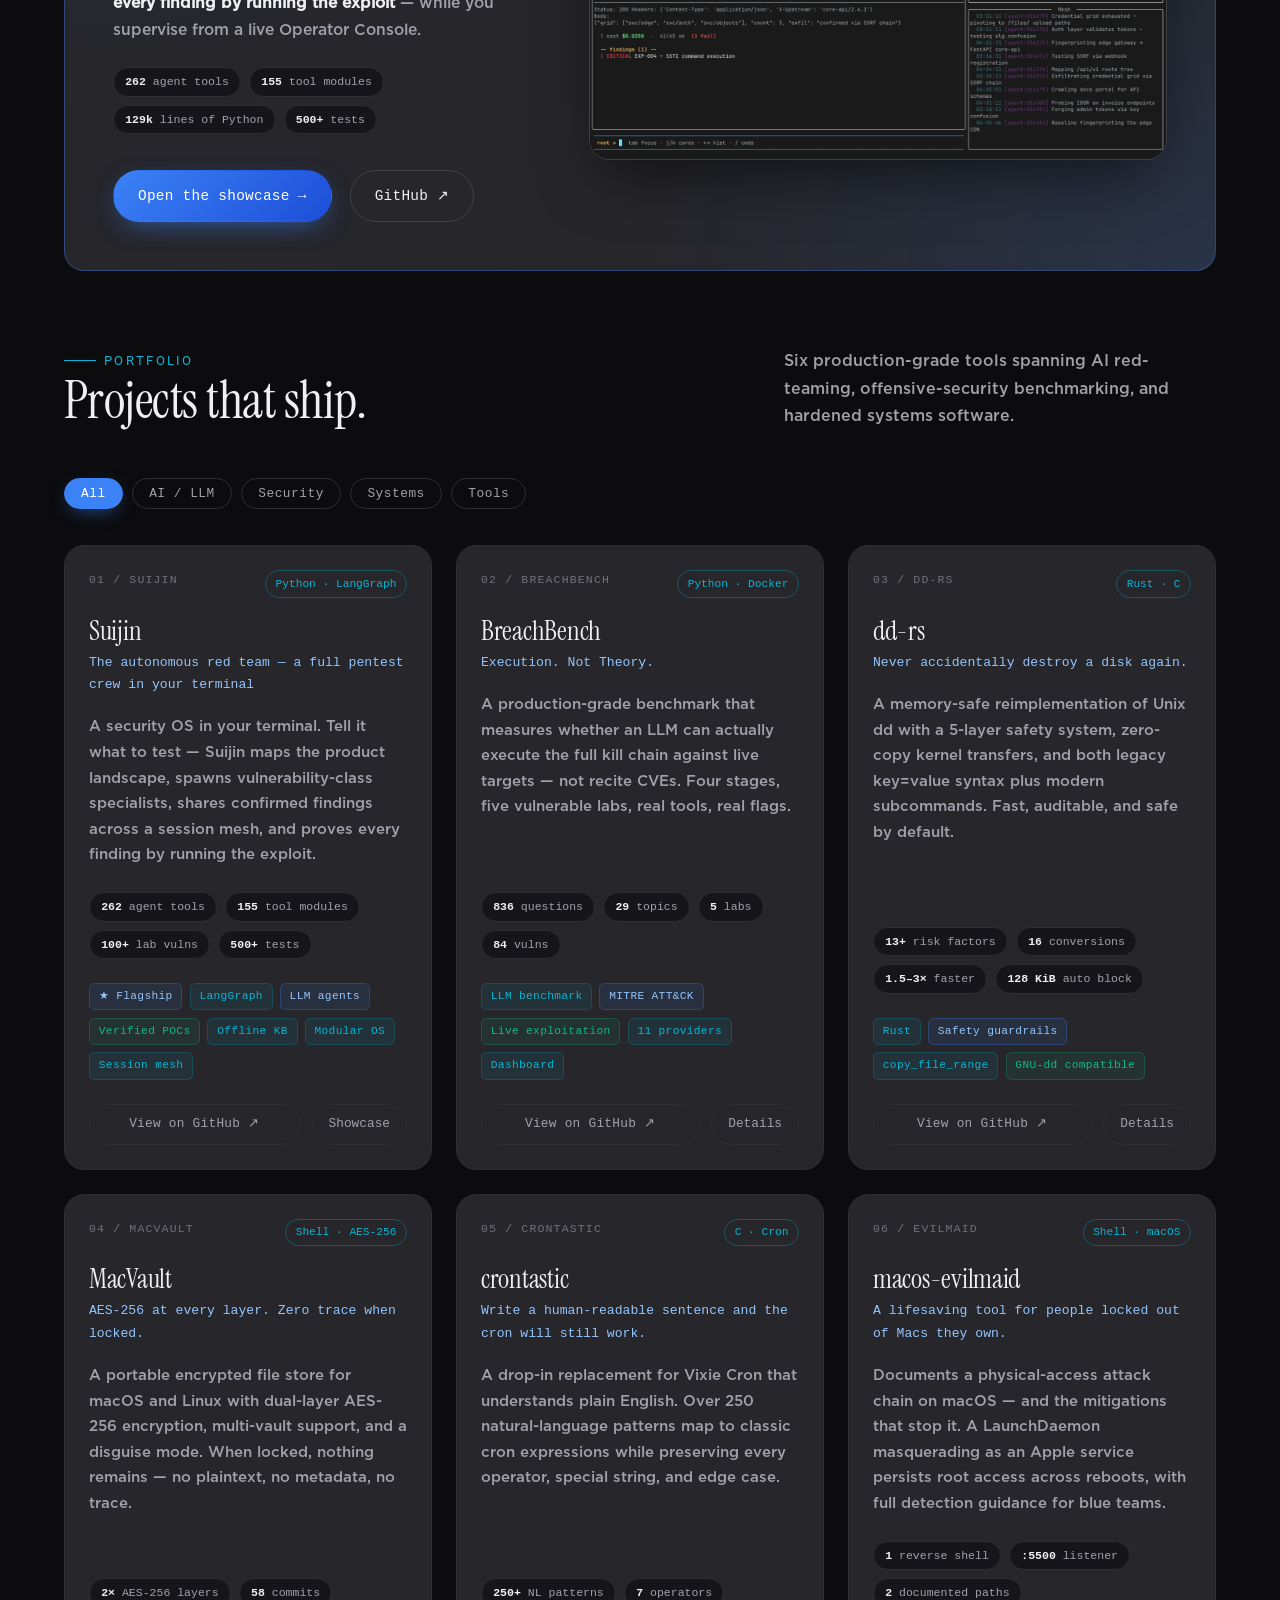
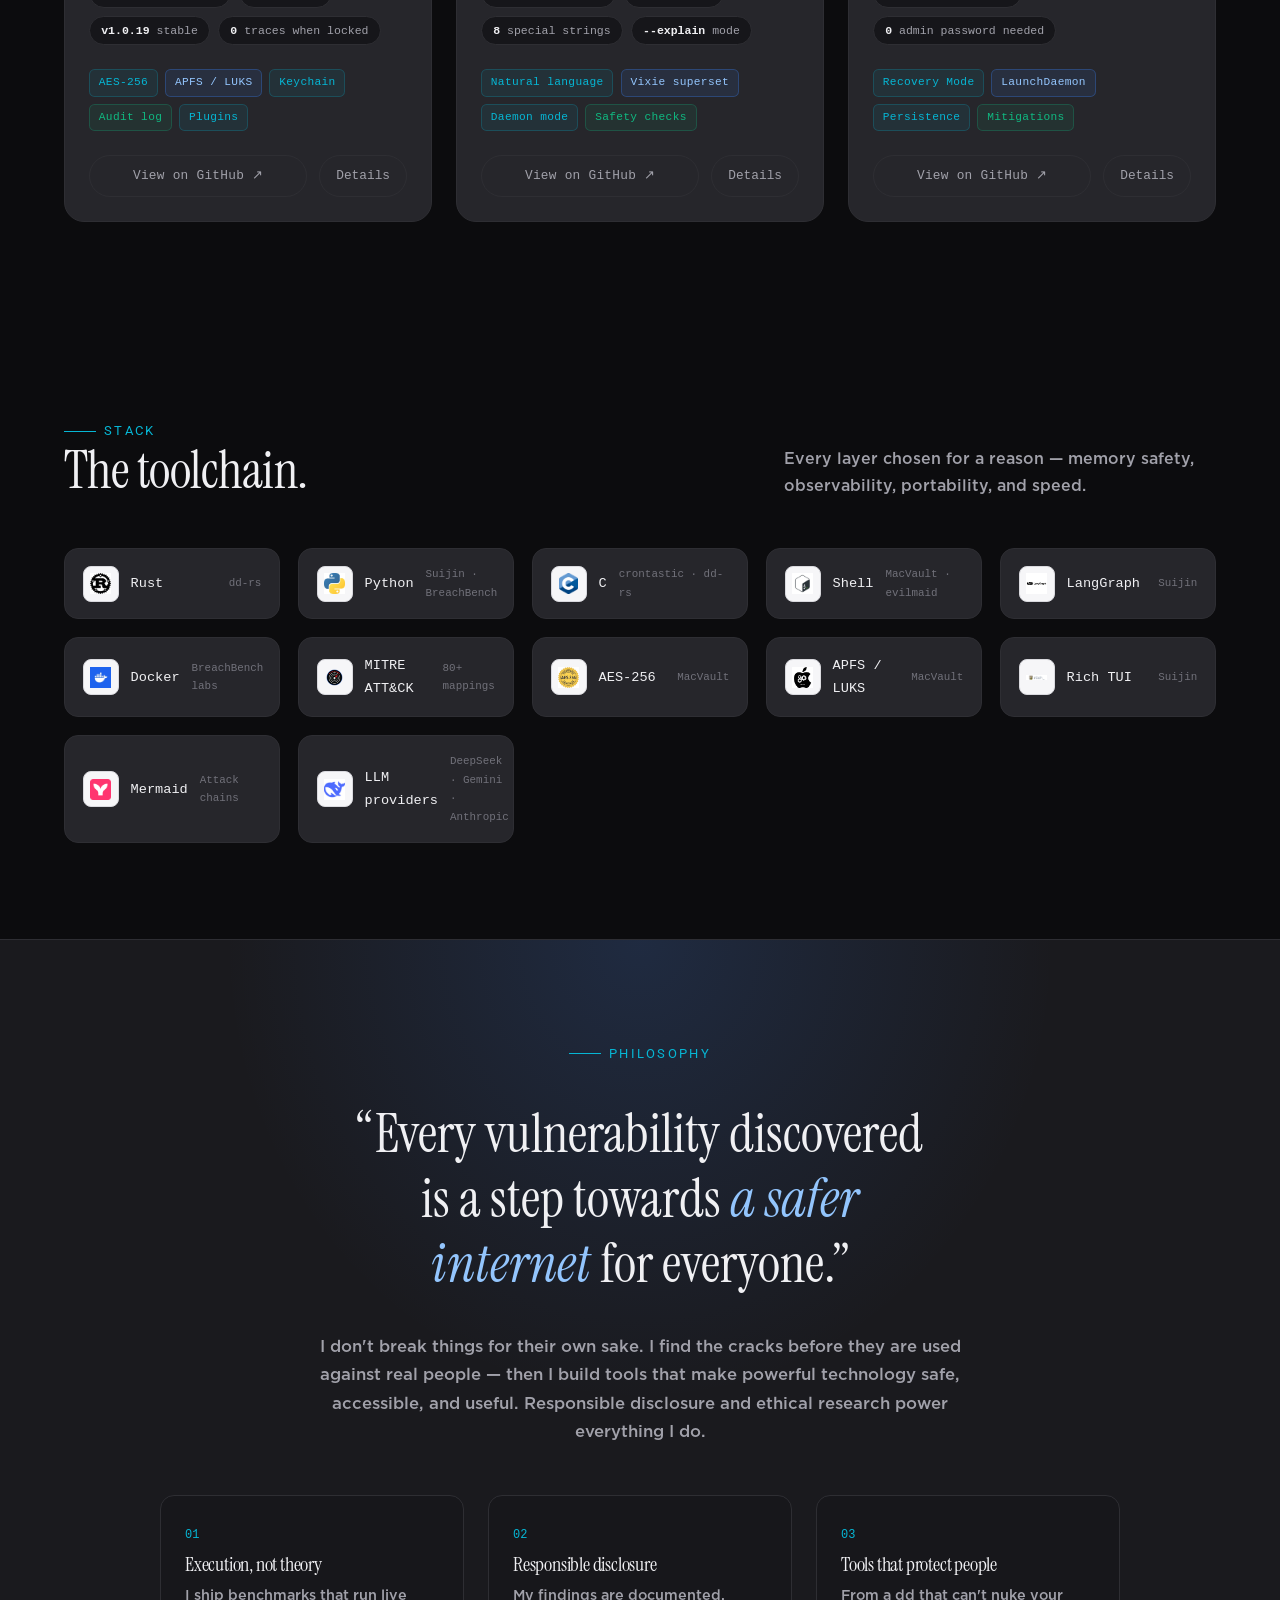
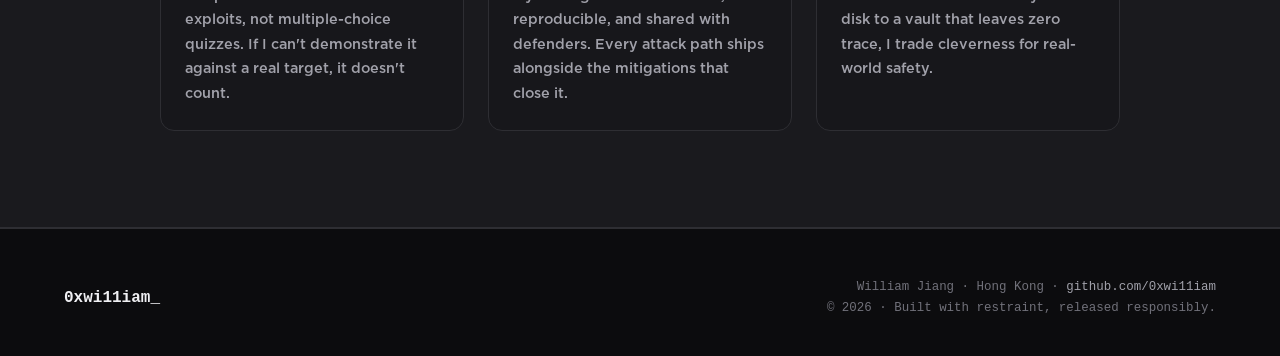
==== commit 0c4ac5c6: "Content Changes" ====
--- a/index.html
+++ b/index.html
@@ -30,6 +30,7 @@
       <nav aria-label="Primary">
         <ul class="nav-links">
           <li><a href="/" aria-current="page">Home</a></li>
+          <li><a class="nav-suijin" href="/suijin.html">Suijin</a></li>
           <li><a href="/projects.html">Projects</a></li>
           <li><a href="/blog.html">Blog</a></li>
           <li><a href="/about.html">About</a></li>
@@ -84,7 +85,7 @@
                 <span class="line"><span class="out quote">&ldquo;Every vulnerability discovered is a step</span></span>
                 <span class="line"><span class="out quote">towards a safer internet for everyone.&rdquo;</span></span>
                 <span class="line"><span class="prompt">$</span> <span class="cmd">./deploy --target production</span></span>
-                <span class="line"><span class="out ok">✓ 6 projects · 99 lab vulnerabilities</span></span>
+                <span class="line"><span class="out ok">✓ 6 projects · 262 agent tools</span></span>
                 <span class="line"><span class="out accent">➜ responsible disclosure, always.</span></span>
                 <form class="terminal-form" autocomplete="off" aria-label="Interactive terminal">
                   <span class="prompt">$</span>
@@ -105,19 +106,19 @@
           <div class="stat-label">Core projects</div>
         </div>
         <div class="stat reveal" data-delay="1">
-          <div class="stat-value">99</div>
+          <div class="stat-value">262</div>
+          <div class="stat-label">Agent tools</div>
+        </div>
+        <div class="stat reveal" data-delay="2">
+          <div class="stat-value">100<span class="unit">+</span></div>
           <div class="stat-label">Lab vulnerabilities</div>
         </div>
-        <div class="stat reveal" data-delay="2">
+        <div class="stat reveal" data-delay="3">
           <div class="stat-value">836</div>
           <div class="stat-label">Benchmark questions</div>
         </div>
-        <div class="stat reveal" data-delay="3">
-          <div class="stat-value">85</div>
-          <div class="stat-label">Agent tools</div>
-        </div>
         <div class="stat reveal" data-delay="4">
-          <div class="stat-value">360</div>
+          <div class="stat-value">500<span class="unit">+</span></div>
           <div class="stat-label">Tests passing</div>
         </div>
         <div class="stat reveal" data-delay="5">
@@ -134,6 +135,39 @@
     <!-- ===================== Projects ===================== -->
     <section class="section" id="projects" aria-labelledby="projects-title">
       <div class="container">
+        <!-- Flagship spotlight -->
+        <div class="spotlight reveal" aria-label="Featured project: Suijin">
+          <div class="spot-copy">
+            <span class="chip-flagship"><span class="dot" aria-hidden="true"></span>Flagship project</span>
+            <h2>Suijin — the autonomous red team</h2>
+            <p class="spot-tagline">Your team of fully autonomous web app pentesters and red teamers for any situation.</p>
+            <p class="spot-desc">
+              Tell it what to test. Suijin maps the product landscape, spawns vulnerability-class specialists, shares
+              confirmed findings across a session mesh, and <strong>proves every finding by running the exploit</strong> —
+              while you supervise from a live Operator Console.
+            </p>
+            <div class="spot-metrics">
+              <span class="metric"><strong>262</strong> agent tools</span>
+              <span class="metric"><strong>155</strong> tool modules</span>
+              <span class="metric"><strong>129k</strong> lines of Python</span>
+              <span class="metric"><strong>500+</strong> tests</span>
+            </div>
+            <div class="spot-actions">
+              <a class="btn btn-primary" href="/suijin.html">Open the showcase <span aria-hidden="true">→</span></a>
+              <a class="btn btn-secondary" href="https://github.com/0xwi11iam/Suijin" target="_blank" rel="noopener noreferrer">GitHub ↗</a>
+            </div>
+          </div>
+          <a class="spot-shot" href="/suijin.html" aria-label="Open the Suijin showcase">
+            <div class="showcase-frame">
+              <div class="terminal-bar">
+                <div class="traffic" aria-hidden="true"><i></i><i></i><i></i></div>
+                <span class="title">suijin operator — live engagement</span>
+              </div>
+              <img src="/assets/dashboard_demo.webp" alt="The Suijin Operator Console: ten autonomous agents mid-engagement with live cost and severity counters." width="2940" height="1912" loading="lazy" />
+            </div>
+          </a>
+        </div>
+
         <div class="section-head reveal">
           <div>
             <span class="section-label">Portfolio</span>
@@ -158,25 +192,26 @@
               <span class="card-lang">Python · LangGraph</span>
             </div>
             <h3 class="card-title">Suijin</h3>
-            <p class="card-tagline">Dual-Mode Autonomous Security — Attack and Defend with AI</p>
-            <p class="card-desc">A security OS in your terminal. The AI Red Team chains recon to exploitation over a LangGraph state machine while the Blue Team SOC detects live attacks and fights back with tarpits, network blocks, and source patches. One toolkit, one knowledge graph, one offline knowledge base.</p>
+            <p class="card-tagline">The autonomous red team — a full pentest crew in your terminal</p>
+            <p class="card-desc">A security OS in your terminal. Tell it what to test — Suijin maps the product landscape, spawns vulnerability-class specialists, shares confirmed findings across a session mesh, and proves every finding by running the exploit.</p>
             <div class="card-metrics">
               <span class="metric"><strong>262</strong> agent tools</span>
-              <span class="metric"><strong>123+</strong> tool packs</span>
-              <span class="metric"><strong>8</strong> labs</span>
+              <span class="metric"><strong>155</strong> tool modules</span>
+              <span class="metric"><strong>100+</strong> lab vulns</span>
               <span class="metric"><strong>500+</strong> tests</span>
             </div>
             <div class="card-tags">
+              <span class="tag purple">★ Flagship</span>
               <span class="tag">LangGraph</span>
               <span class="tag purple">LLM agents</span>
-              <span class="tag green">Red &amp; Blue</span>
+              <span class="tag green">Verified POCs</span>
               <span class="tag">Offline KB</span>
               <span class="tag">Modular OS</span>
-              <span class="tag">Battle mode</span>
+              <span class="tag">Session mesh</span>
             </div>
             <div class="card-footer">
               <a class="btn btn-ghost" href="https://github.com/0xwi11iam/Suijin" target="_blank" rel="noopener noreferrer">View on GitHub ↗</a>
-              <a class="card-link" href="/projects.html#suijin">Details</a>
+              <a class="card-link" href="/suijin.html">Showcase</a>
             </div>
           </article>
 
--- a/styles/main.css
+++ b/styles/main.css
@@ -1807,6 +1807,453 @@
   margin: 2.5rem 0;
 }
 
+/* ---------- Flagship spotlight (home) ---------- */
+.spotlight {
+  position: relative;
+  display: grid;
+  grid-template-columns: minmax(0, 0.85fr) minmax(0, 1.15fr);
+  gap: var(--space-6);
+  align-items: center;
+  background:
+    radial-gradient(90% 120% at 0% 0%, rgba(6, 182, 212, 0.1), transparent 55%),
+    radial-gradient(90% 120% at 100% 100%, rgba(59, 130, 246, 0.14), transparent 55%),
+    var(--bg-card);
+  border: 1px solid var(--border-accent);
+  border-radius: var(--radius-lg);
+  padding: var(--space-6);
+  margin-bottom: var(--space-7);
+  overflow: hidden;
+}
+
+.spotlight::before {
+  content: '';
+  position: absolute;
+  inset: 0 0 auto;
+  height: 1px;
+  background: linear-gradient(90deg, transparent, var(--accent-cyan) 30%, var(--accent-purple-light) 70%, transparent);
+  opacity: 0.7;
+  pointer-events: none;
+}
+
+.spotlight .chip-flagship {
+  margin-bottom: var(--space-3);
+}
+
+.spotlight h2 {
+  font-size: clamp(2rem, 4.5vw, 3rem);
+  margin-bottom: 0.5rem;
+}
+
+.spotlight .spot-tagline {
+  font-family: var(--font-mono);
+  font-size: 0.9rem;
+  color: var(--accent-cyan);
+  margin-bottom: var(--space-3);
+}
+
+.spotlight .spot-desc {
+  font-size: 0.98rem;
+  color: var(--text-secondary);
+  margin-bottom: var(--space-4);
+  max-width: 48ch;
+}
+
+.spotlight .spot-desc strong {
+  color: var(--text-primary);
+  font-weight: 600;
+}
+
+.spotlight .spot-metrics {
+  display: flex;
+  flex-wrap: wrap;
+  gap: 0.5rem;
+  margin-bottom: var(--space-5);
+}
+
+.spotlight .spot-actions {
+  display: flex;
+  flex-wrap: wrap;
+  gap: var(--space-3);
+}
+
+.spotlight .spot-shot {
+  transition: transform var(--transition), box-shadow var(--transition);
+}
+
+.spotlight:hover .spot-shot {
+  transform: translateY(-4px);
+  box-shadow: var(--shadow-lg), 0 0 0 1px rgba(6, 182, 212, 0.3), 0 24px 70px -20px rgba(6, 182, 212, 0.35);
+}
+
+/* Flagship chip */
+.chip-flagship {
+  display: inline-flex;
+  align-items: center;
+  gap: 0.5rem;
+  font-family: var(--font-mono);
+  font-size: 0.68rem;
+  letter-spacing: 0.18em;
+  text-transform: uppercase;
+  color: var(--accent-cyan);
+  background: rgba(6, 182, 212, 0.08);
+  border: 1px solid rgba(6, 182, 212, 0.4);
+  border-radius: 999px;
+  padding: 0.35rem 0.85rem;
+}
+
+.chip-flagship .dot {
+  width: 6px;
+  height: 6px;
+  border-radius: 50%;
+  background: var(--success);
+  box-shadow: 0 0 8px rgba(16, 185, 129, 0.9);
+  animation: pulse 2.2s ease-in-out infinite;
+}
+
+@keyframes pulse {
+  0%, 100% { opacity: 1; }
+  50% { opacity: 0.35; }
+}
+
+/* ---------- Showcase screenshot frame ---------- */
+.showcase-frame {
+  background: rgba(22, 22, 26, 0.92);
+  border: 1px solid var(--border-strong);
+  border-radius: var(--radius-lg);
+  box-shadow: var(--shadow-lg);
+  overflow: hidden;
+}
+
+.showcase-frame img {
+  display: block;
+  width: 100%;
+  height: auto;
+}
+
+.showcase-caption {
+  margin-top: var(--space-2);
+  font-family: var(--font-mono);
+  font-size: 0.72rem;
+  letter-spacing: 0.06em;
+  color: var(--text-faint);
+  text-align: center;
+}
+
+/* Mascot frame */
+.mascot-frame {
+  display: flex;
+  justify-content: center;
+}
+
+.mascot-frame img {
+  width: min(300px, 68vw);
+  border-radius: var(--radius-lg);
+  border: 1px solid var(--border-strong);
+  box-shadow: var(--shadow-lg), 0 0 80px -30px rgba(6, 182, 212, 0.5);
+}
+
+/* ---------- Suijin page sections ---------- */
+.suijin-hero-inner {
+  display: grid;
+  grid-template-columns: minmax(0, 1.2fr) minmax(0, 0.8fr);
+  gap: var(--space-6);
+  align-items: center;
+}
+
+.badge-row {
+  display: flex;
+  flex-wrap: wrap;
+  gap: 0.5rem;
+  margin: var(--space-3) 0 var(--space-5);
+}
+
+.badge {
+  font-family: var(--font-mono);
+  font-size: 0.72rem;
+  letter-spacing: 0.05em;
+  color: var(--text-secondary);
+  background: var(--bg-elevated);
+  border: 1px solid var(--border-strong);
+  border-radius: 999px;
+  padding: 0.3rem 0.8rem;
+}
+
+.badge.accent {
+  color: var(--accent-cyan);
+  background: rgba(6, 182, 212, 0.07);
+  border-color: rgba(6, 182, 212, 0.35);
+}
+
+.badge.green {
+  color: var(--success);
+  background: rgba(16, 185, 129, 0.07);
+  border-color: rgba(16, 185, 129, 0.3);
+}
+
+.sj-section {
+  padding-block: var(--space-7);
+  border-top: 1px solid var(--border);
+}
+
+.sj-section .section-head {
+  margin-bottom: var(--space-5);
+}
+
+/* Doctrine pull-quote */
+.pull-quote {
+  font-family: var(--font-heading);
+  font-size: clamp(1.6rem, 3.6vw, 2.5rem);
+  line-height: 1.3;
+  color: var(--text-primary);
+  border-left: 3px solid var(--accent-cyan);
+  padding-left: var(--space-5);
+  max-width: 36ch;
+}
+
+.pull-quote em {
+  color: var(--accent-cyan);
+  font-style: italic;
+}
+
+.pull-quote-source {
+  margin-top: var(--space-3);
+  font-family: var(--font-mono);
+  font-size: 0.75rem;
+  letter-spacing: 0.1em;
+  color: var(--text-faint);
+}
+
+/* Comparison table */
+.table-scroll {
+  overflow-x: auto;
+  border: 1px solid var(--border);
+  border-radius: var(--radius-md);
+  background: var(--bg-card);
+}
+
+.compare-table {
+  width: 100%;
+  min-width: 640px;
+  border-collapse: collapse;
+  font-size: 0.92rem;
+}
+
+.compare-table th,
+.compare-table td {
+  text-align: left;
+  padding: 0.9rem 1.1rem;
+  border-bottom: 1px solid var(--border);
+  vertical-align: top;
+  color: var(--text-secondary);
+}
+
+.compare-table tbody tr:last-child th,
+.compare-table tbody tr:last-child td {
+  border-bottom: none;
+}
+
+.compare-table thead th {
+  font-family: var(--font-mono);
+  font-size: 0.72rem;
+  letter-spacing: 0.12em;
+  text-transform: uppercase;
+  color: var(--text-faint);
+  background: var(--bg-elevated);
+}
+
+.compare-table tbody th {
+  font-family: var(--font-mono);
+  font-size: 0.78rem;
+  font-weight: 500;
+  color: var(--text-primary);
+  width: 21%;
+}
+
+.compare-table .col-suijin {
+  color: var(--text-primary);
+  background: rgba(6, 182, 212, 0.06);
+  border-inline: 1px solid rgba(6, 182, 212, 0.22);
+  min-width: 42%;
+}
+
+.compare-table thead .col-suijin {
+  color: var(--accent-cyan);
+}
+
+/* Feature grid */
+.feature-grid {
+  display: grid;
+  grid-template-columns: repeat(2, minmax(0, 1fr));
+  gap: var(--space-3);
+}
+
+.feature-card {
+  background: var(--bg-card);
+  border: 1px solid var(--border);
+  border-radius: var(--radius-md);
+  padding: var(--space-4);
+  transition: transform var(--transition), border-color var(--transition), box-shadow var(--transition);
+}
+
+.feature-card:hover {
+  transform: translateY(-4px);
+  border-color: rgba(6, 182, 212, 0.45);
+  box-shadow: var(--glow-cyan);
+}
+
+.feature-card .feature-index {
+  font-family: var(--font-mono);
+  font-size: 0.7rem;
+  color: var(--accent-cyan);
+  letter-spacing: 0.12em;
+}
+
+.feature-card h3 {
+  font-size: 1.25rem;
+  margin: 0.35rem 0 0.45rem;
+}
+
+.feature-card p {
+  font-size: 0.9rem;
+  color: var(--text-secondary);
+  margin: 0;
+}
+
+.feature-card p strong {
+  color: var(--text-primary);
+  font-weight: 600;
+}
+
+.feature-card code {
+  font-family: var(--font-mono);
+  font-size: 0.82em;
+  color: var(--accent-cyan);
+  background: var(--bg-elevated);
+  border: 1px solid var(--border);
+  border-radius: 4px;
+  padding: 1px 6px;
+}
+
+.duo-grid {
+  display: grid;
+  grid-template-columns: repeat(2, minmax(0, 1fr));
+  gap: var(--space-3);
+}
+
+/* Architecture tree */
+.arch-tree {
+  background: var(--bg-elevated);
+  border: 1px solid var(--border-strong);
+  border-radius: var(--radius-md);
+  padding: var(--space-4);
+  font-family: var(--font-mono);
+  font-size: 0.8rem;
+  line-height: 1.85;
+  color: var(--text-secondary);
+  overflow-x: auto;
+  white-space: pre;
+  margin: 0;
+}
+
+.arch-tree .k {
+  color: var(--accent-cyan);
+  font-weight: 600;
+}
+
+.arch-tree .d {
+  color: var(--accent-purple-light);
+}
+
+.arch-tree .c {
+  color: var(--text-faint);
+}
+
+/* Install block */
+.install-block {
+  display: flex;
+  align-items: center;
+  gap: var(--space-3);
+  background: var(--bg-elevated);
+  border: 1px solid var(--border-strong);
+  border-radius: var(--radius-md);
+  padding: 0.9rem 1.1rem;
+  margin-bottom: var(--space-2);
+  overflow-x: auto;
+}
+
+.install-block .prompt {
+  font-family: var(--font-mono);
+  color: var(--accent-purple-light);
+  flex-shrink: 0;
+}
+
+.install-block code {
+  font-family: var(--font-mono);
+  font-size: 0.85rem;
+  color: var(--text-body);
+  white-space: nowrap;
+}
+
+.copy-btn {
+  margin-left: auto;
+  flex-shrink: 0;
+  font-family: var(--font-mono);
+  font-size: 0.7rem;
+  letter-spacing: 0.08em;
+  color: var(--text-secondary);
+  background: transparent;
+  border: 1px solid var(--border-strong);
+  border-radius: 999px;
+  padding: 0.35rem 0.85rem;
+  cursor: pointer;
+  transition: all var(--transition);
+}
+
+.copy-btn:hover {
+  color: var(--accent-cyan);
+  border-color: var(--accent-cyan);
+}
+
+.copy-btn.is-copied {
+  color: var(--success);
+  border-color: rgba(16, 185, 129, 0.55);
+}
+
+/* Nav highlight for the flagship link */
+.nav-links a.nav-suijin {
+  color: var(--accent-cyan);
+}
+
+/* Hero scanline shimmer */
+.hero-bg::before {
+  content: '';
+  position: absolute;
+  inset: 0;
+  background: repeating-linear-gradient(0deg, rgba(240, 240, 243, 0.018) 0 1px, transparent 1px 4px);
+  animation: scanDrift 14s linear infinite;
+  pointer-events: none;
+}
+
+@keyframes scanDrift {
+  to { background-position: 0 240px; }
+}
+
+/* Card top glow sweep */
+.project-card::after {
+  content: '';
+  position: absolute;
+  inset: 0 0 auto;
+  height: 1px;
+  background: linear-gradient(90deg, transparent, rgba(6, 182, 212, 0.8), transparent);
+  opacity: 0;
+  transition: opacity var(--transition);
+  pointer-events: none;
+}
+
+.project-card:hover::after {
+  opacity: 1;
+}
+
 /* ---------- Light theme ---------- */
 [data-theme='light'] {
   --bg-primary: #f7f7f8;
@@ -1871,3 +2318,49 @@
 [data-theme='light'] ::-webkit-scrollbar-thumb {
   background: #c8c8cf;
 }
+
+/* ---------- New components: responsive ---------- */
+@media (max-width: 1024px) {
+  .spotlight {
+    grid-template-columns: 1fr;
+    padding: var(--space-5);
+  }
+
+  .spotlight .spot-shot {
+    order: -1;
+  }
+
+  .suijin-hero-inner {
+    grid-template-columns: 1fr;
+  }
+}
+
+@media (max-width: 768px) {
+  .feature-grid,
+  .duo-grid {
+    grid-template-columns: 1fr;
+  }
+
+  .spotlight .spot-actions .btn {
+    flex: 1;
+    justify-content: center;
+  }
+}
+
+/* ---------- New components: light theme ---------- */
+[data-theme='light'] .showcase-frame {
+  background: #ffffff;
+}
+
+[data-theme='light'] .install-block,
+[data-theme='light'] .arch-tree {
+  background: #f1f1f4;
+}
+
+[data-theme='light'] .hero-bg::before {
+  background: repeating-linear-gradient(0deg, rgba(21, 21, 24, 0.02) 0 1px, transparent 1px 4px);
+}
+
+[data-theme='light'] .mascot-frame img {
+  box-shadow: var(--shadow-lg);
+}
